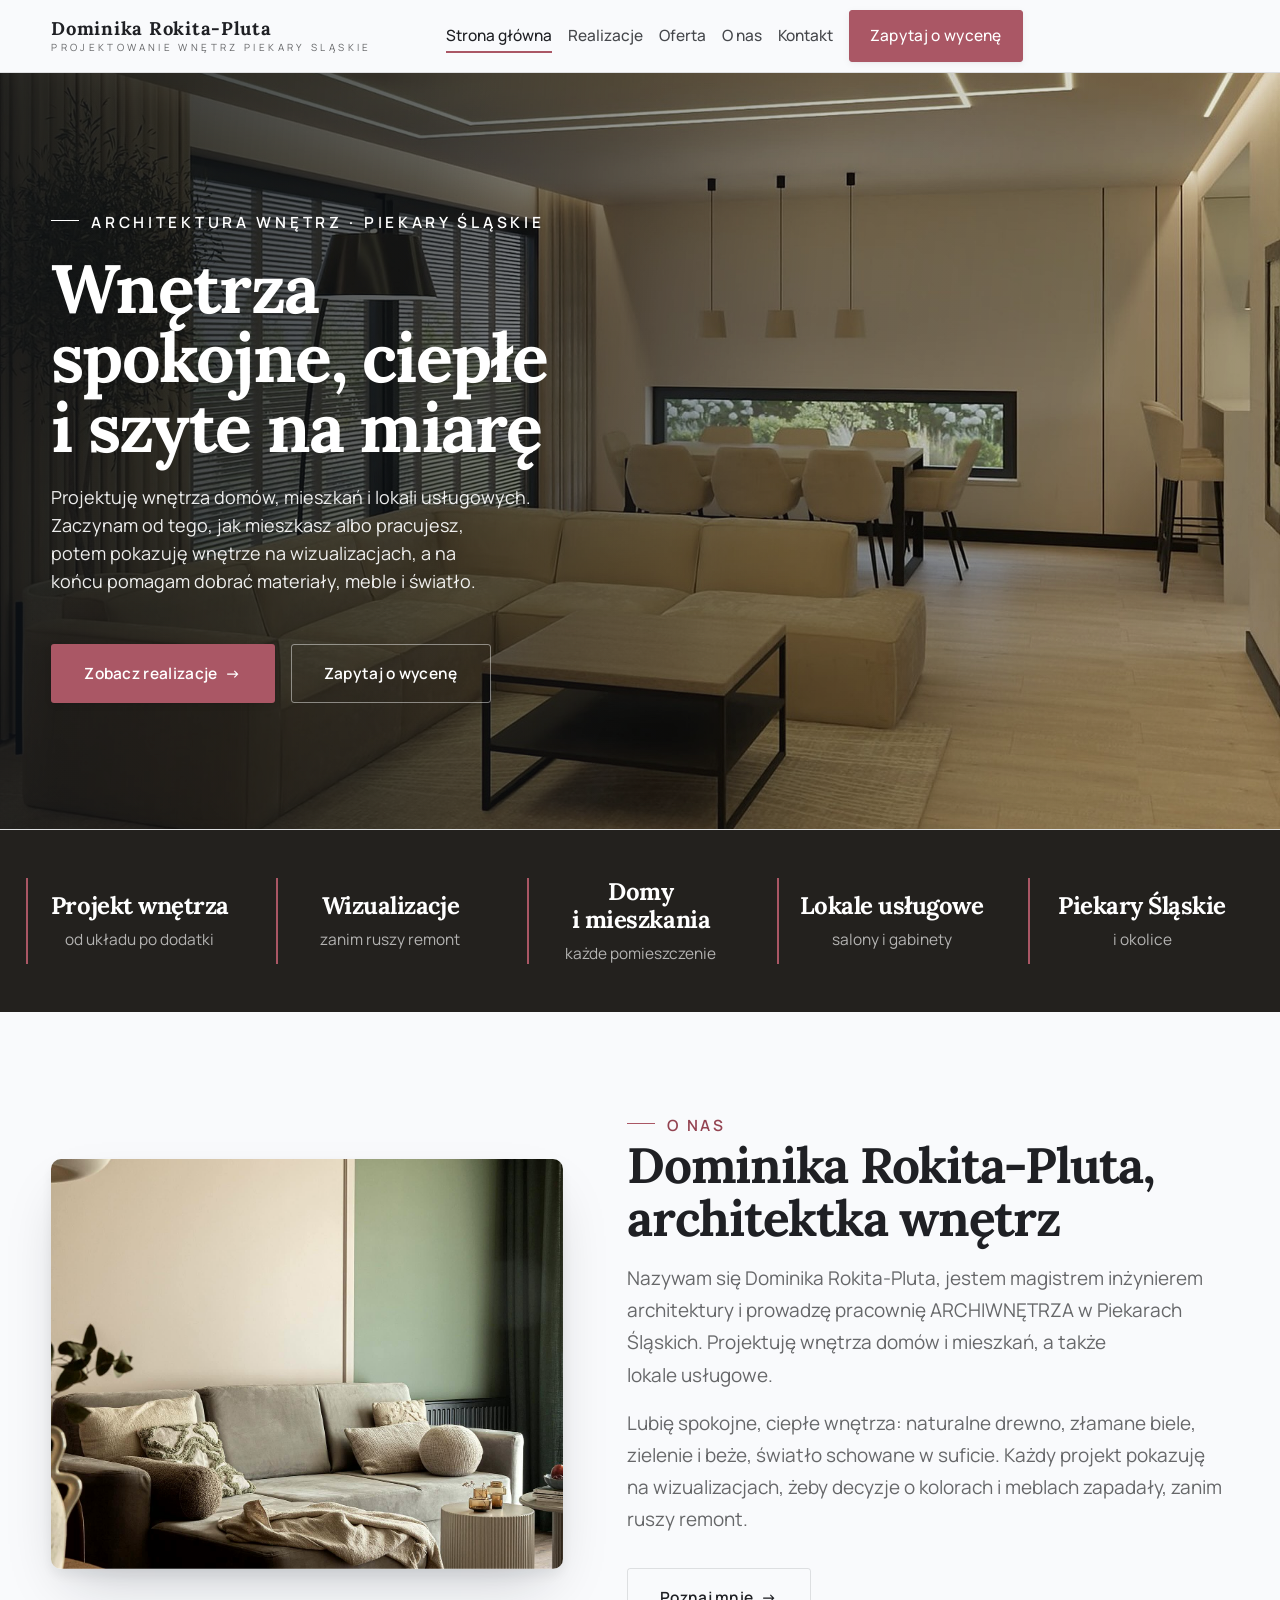
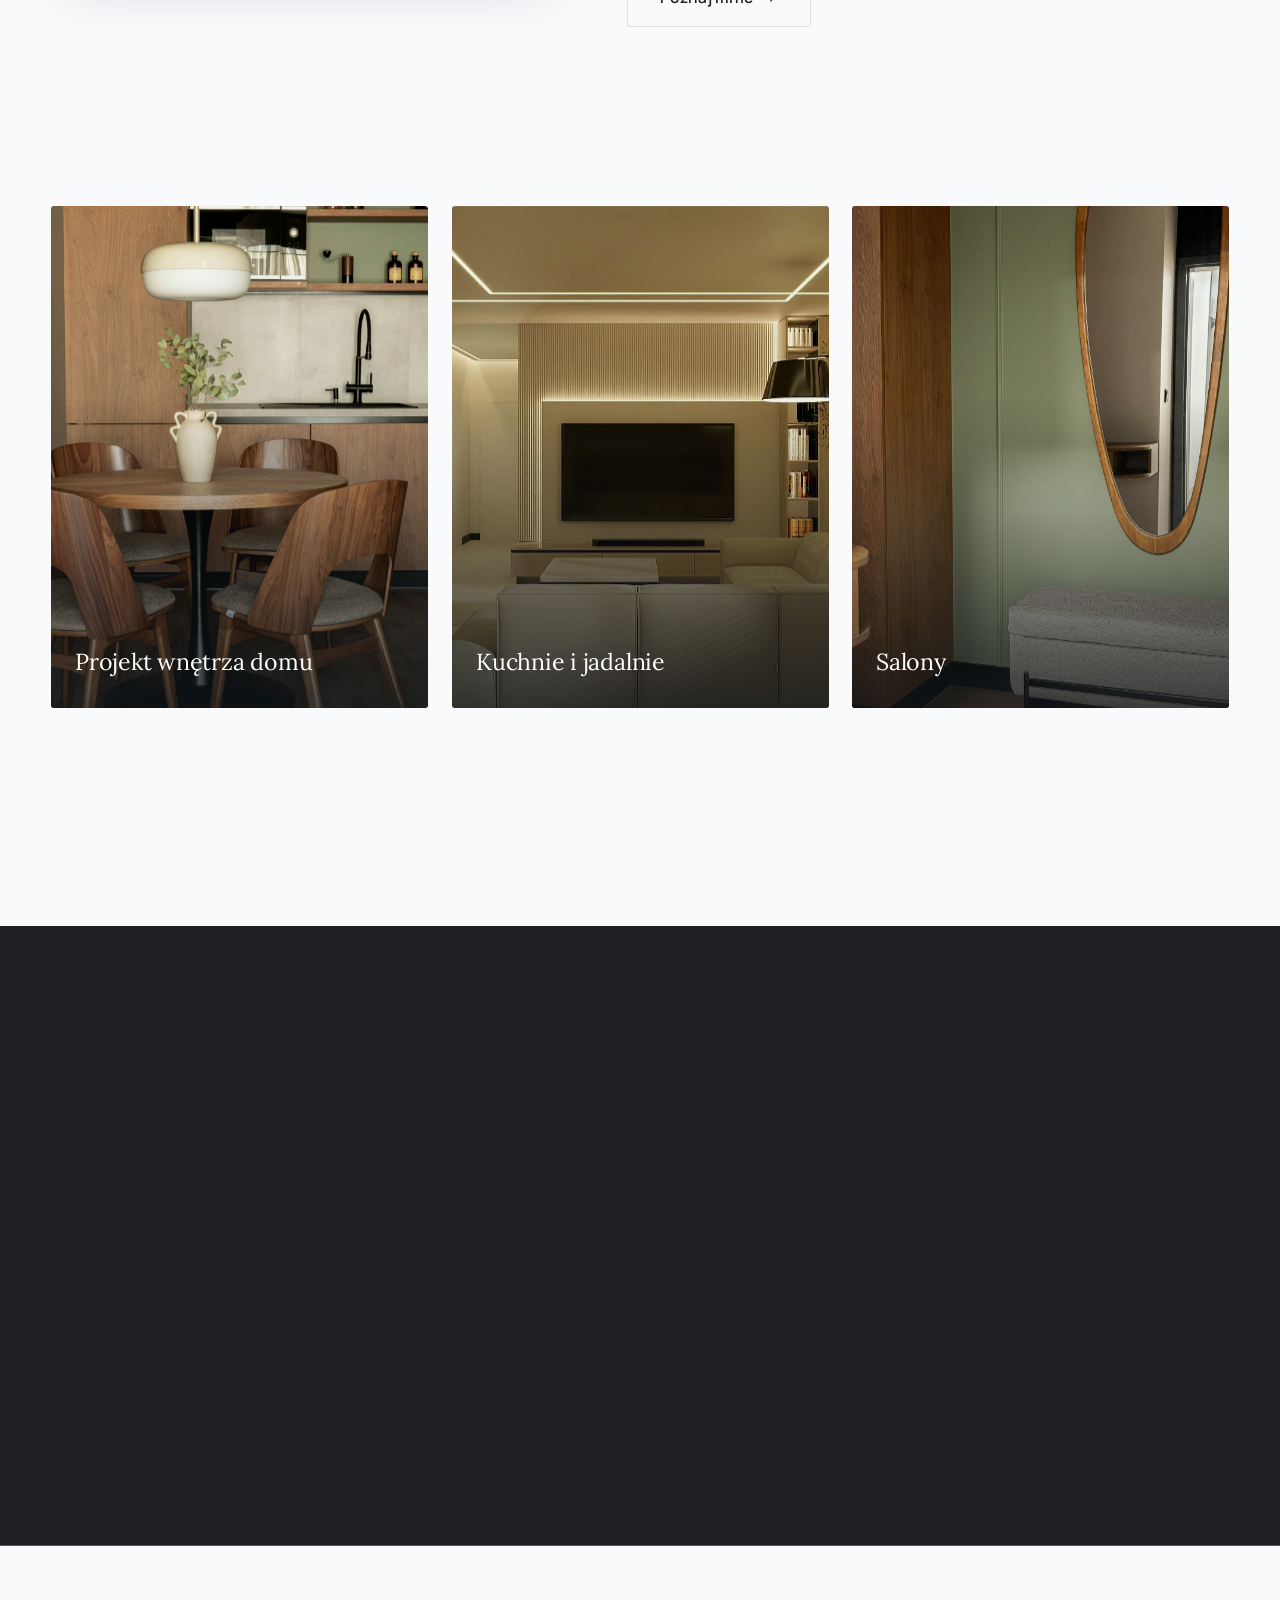
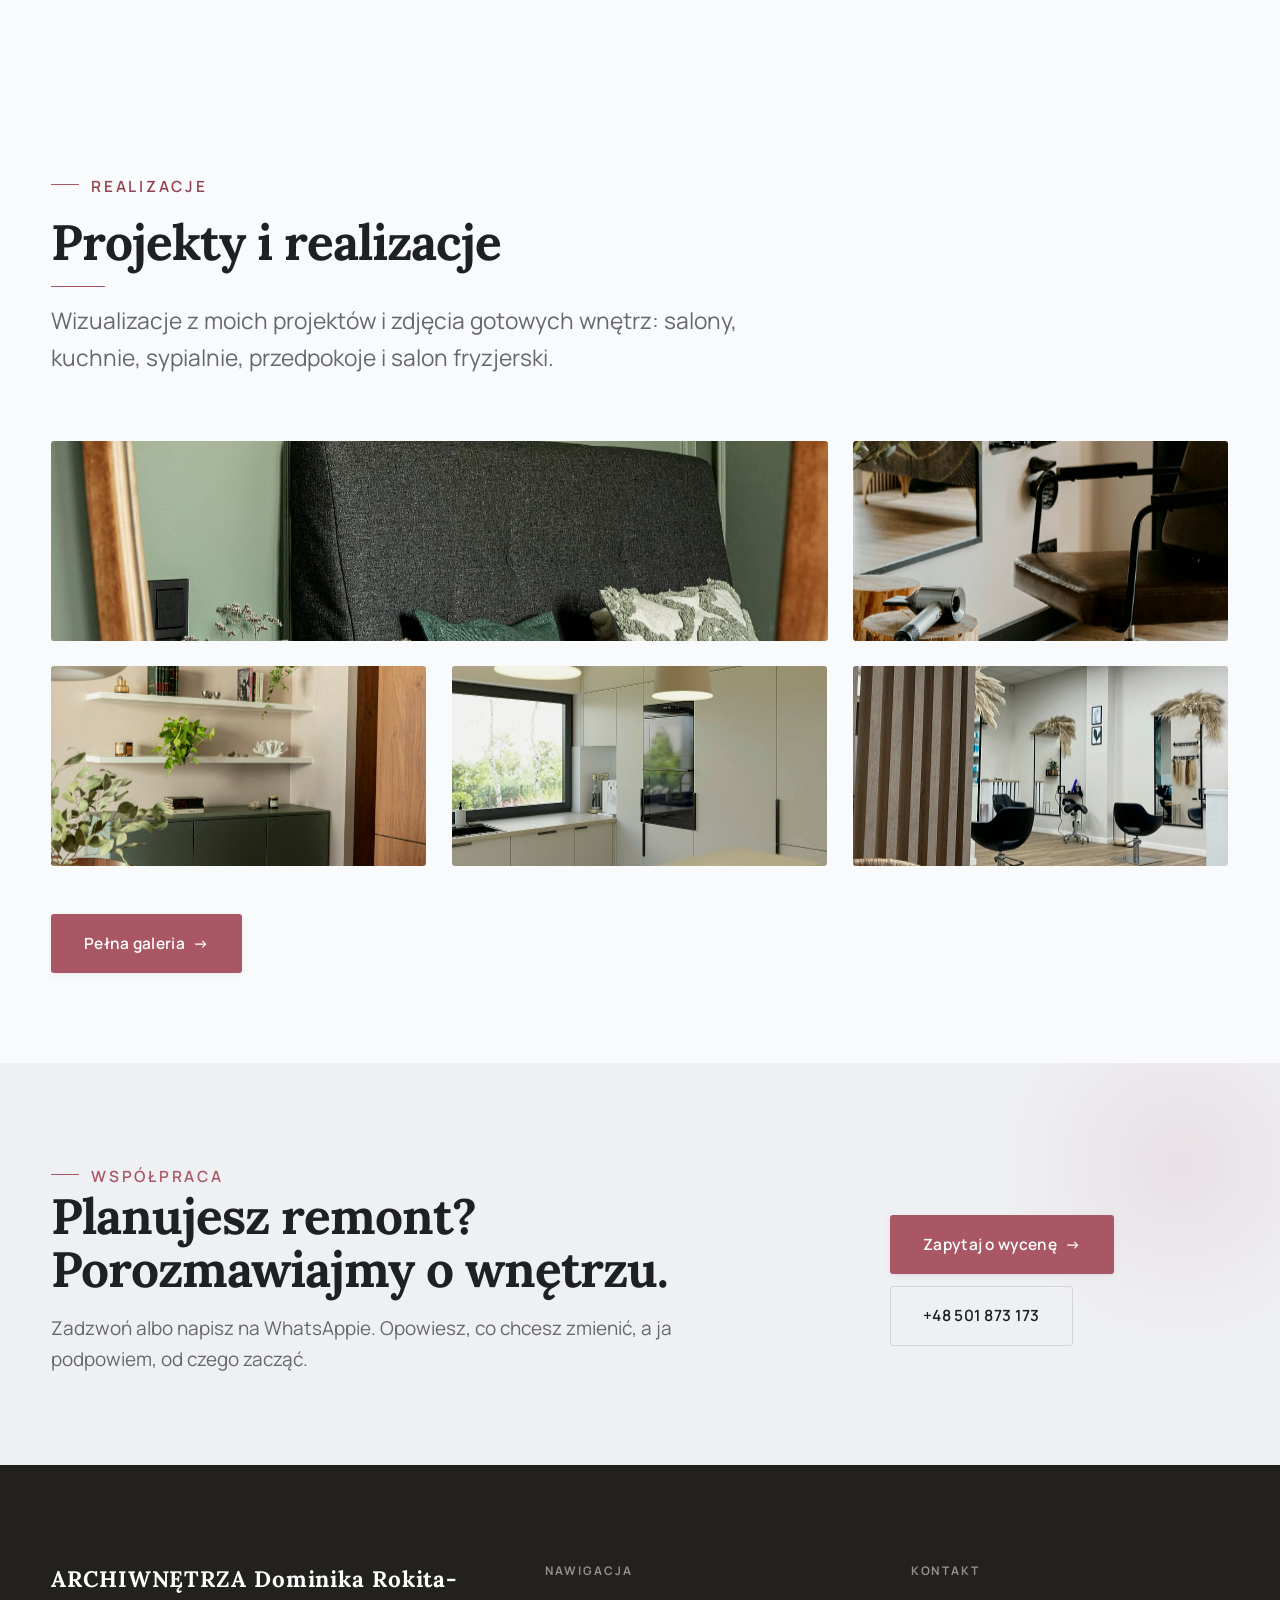
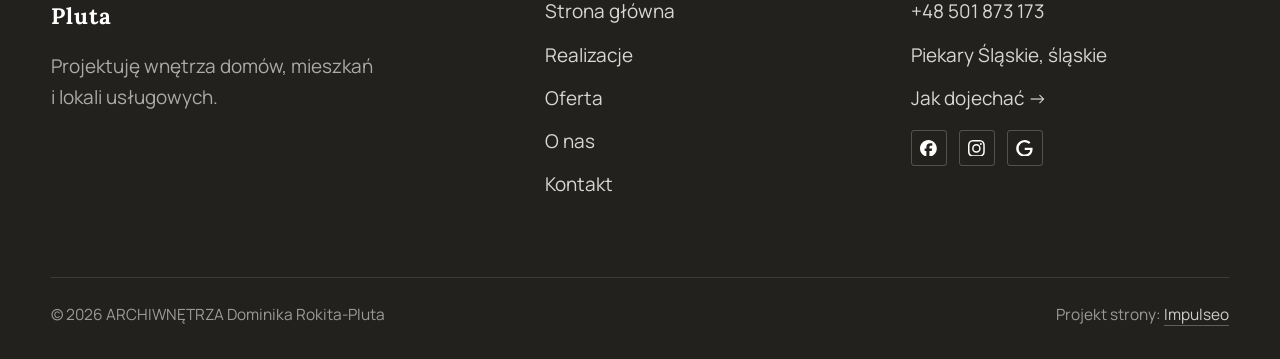
==== index.html @ 7149943f "Strona demo: archiwnetrza-dominika-rokita-pluta" ====
<!DOCTYPE html>
<html lang="pl">
<head>
<meta charset="UTF-8">
<meta name="viewport" content="width=device-width, initial-scale=1.0">
<title>ARCHIWNĘTRZA Dominika Rokita-Pluta - Architektura i projektowanie wnętrz · Piekary Śląskie</title>
<meta name="description" content="ARCHIWNĘTRZA Dominika Rokita-Pluta - projekty wnętrz domów, mieszkań i lokali usługowych w Piekarach Śląskich i okolicach. Wizualizacje, dobór materiałów i mebli. Telefon 501 873 173.">
<link rel="canonical" href="https://kris20032.github.io/archiwnetrza-dominika-rokita-pluta/">
<meta name="robots" content="noindex, nofollow">
<meta property="og:type" content="website">
<meta property="og:locale" content="pl_PL">
<meta property="og:site_name" content="ARCHIWNĘTRZA Dominika Rokita-Pluta">
<meta property="og:title" content="ARCHIWNĘTRZA Dominika Rokita-Pluta - Architektura i projektowanie wnętrz · Piekary Śląskie">
<meta property="og:description" content="ARCHIWNĘTRZA Dominika Rokita-Pluta - projekty wnętrz domów, mieszkań i lokali usługowych w Piekarach Śląskich i okolicach. Wizualizacje, dobór materiałów i mebli. Telefon 501 873 173.">
<meta property="og:url" content="https://kris20032.github.io/archiwnetrza-dominika-rokita-pluta/">
<meta property="og:image" content="https://kris20032.github.io/archiwnetrza-dominika-rokita-pluta/img/og.jpg">
<meta property="og:image:width" content="1200">
<meta property="og:image:height" content="630">
<meta name="twitter:card" content="summary_large_image">
<script type="application/ld+json">{"@context": "https://schema.org", "@type": "LocalBusiness", "name": "ARCHIWNĘTRZA Dominika Rokita-Pluta", "url": "https://kris20032.github.io/archiwnetrza-dominika-rokita-pluta/", "telephone": "+48501873173", "image": "https://kris20032.github.io/archiwnetrza-dominika-rokita-pluta/img/og.jpg", "areaServed": "Piekary Śląskie", "sameAs": ["https://www.facebook.com/archiwnetrzadominikarokitapluta/", "https://www.instagram.com/archiwnetrza_dominika_rp/", "https://www.google.com/maps/place/ARCHIWN%C4%98TRZA+Dominika+Rokita-Pluta/@50.3450368,19.0076202,17z/data=!4m6!3m5!1s0x685f4c17124b7d39:0x16e6419e9042452b!8m2!3d50.3450368!4d19.0076202"]}</script>
<link rel="preconnect" href="https://fonts.googleapis.com">
<link rel="preconnect" href="https://fonts.gstatic.com" crossorigin>
<link href="https://fonts.googleapis.com/css2?family=Lora:wght@500;600;700&family=Manrope:wght@400;500;600&display=swap" rel="stylesheet">
<link rel="stylesheet" href="assets/styles.css?v=d712d87c">
</head>
<body>

<header class="nav">
  <div class="wrap nav-inner">
    <a class="brand" href="index.html"><span class="name">Dominika Rokita-Pluta</span><span class="sub">Projektowanie wnętrz Piekary Śląskie</span></a>
    <nav class="nav-links">
      <a href="index.html" class="active" aria-current="page">Strona główna</a>
      <a href="realizacje.html">Realizacje</a>
      <a href="oferta.html">Oferta</a>
      <a href="o-nas.html">O nas</a>
      <a href="kontakt.html">Kontakt</a>
      <a href="kontakt.html" class="btn btn-accent">Zapytaj o wycenę</a>
    </nav>
    <button class="nav-toggle" aria-label="Menu"><span></span><span></span><span></span></button>
  </div>
</header>

<main>
<section class="hero-cine">
  <img src="img/hero.jpg" fetchpriority="high" alt="ARCHIWNĘTRZA Dominika Rokita-Pluta - Wnętrza spokojne, ciepłe i szyte na miarę" width="1202" height="936">
  <div class="wrap">
    <div class="hero-copy">
      <span class="eyebrow">Architektura wnętrz · Piekary Śląskie</span>
      <h1>Wnętrza spokojne, ciepłe i szyte na miarę</h1>
      <p class="lead">Projektuję wnętrza domów, mieszkań i lokali usługowych. Zaczynam od tego, jak mieszkasz albo pracujesz, potem pokazuję wnętrze na wizualizacjach, a na końcu pomagam dobrać materiały, meble i światło.</p>
      <div class="hero-actions">
        <a href="realizacje.html" class="btn btn-accent">Zobacz realizacje <span class="arr">→</span></a>
        <a href="kontakt.html" class="btn btn-ghost btn-on-dark">Zapytaj o wycenę</a>
      </div>
    </div>
  </div>
</section>
<section class="strip n-5" style="padding-block:0">
  <div class="wrap">
    <div class="item reveal"><div class="k">Projekt wnętrza</div><div class="v">od układu po dodatki</div></div>
    <div class="item reveal"><div class="k">Wizualizacje</div><div class="v">zanim ruszy remont</div></div>
    <div class="item reveal"><div class="k">Domy i mieszkania</div><div class="v">każde pomieszczenie</div></div>
    <div class="item reveal"><div class="k">Lokale usługowe</div><div class="v">salony i gabinety</div></div>
    <div class="item reveal"><div class="k">Piekary Śląskie</div><div class="v">i okolice</div></div>
  </div>
</section>
<section>
  <div class="wrap split">
    <div class="split-art reveal"><img src="img/g1.jpg" alt="ARCHIWNĘTRZA Dominika Rokita-Pluta - realizacja" loading="lazy" width="1440" height="1920" decoding="async"></div>
    <div class="split-copy reveal">
      <span class="eyebrow">O nas</span>
      <h2>Dominika Rokita-Pluta, architektka wnętrz</h2>
      <p class="muted">Nazywam się Dominika Rokita-Pluta, jestem magistrem inżynierem architektury i prowadzę pracownię ARCHIWNĘTRZA w Piekarach Śląskich. Projektuję wnętrza domów i mieszkań, a także lokale usługowe.</p>
      <p class="muted">Lubię spokojne, ciepłe wnętrza: naturalne drewno, złamane biele, zielenie i beże, światło schowane w suficie. Każdy projekt pokazuję na wizualizacjach, żeby decyzje o kolorach i meblach zapadały, zanim ruszy remont.</p>
      <a href="o-nas.html" class="btn btn-ghost">Poznaj mnie <span class="arr">→</span></a>
    </div>
  </div>
</section>
<section class="gateways-band">
  <div class="wrap">
    <div class="gateways">
      <a href="oferta.html" class="gateway reveal"><img src="img/g2.jpg" alt="Projekt wnętrza domu" loading="lazy" width="1400" height="1896" decoding="async"><span class="g-ttl">Projekt wnętrza domu</span></a>
      <a href="oferta.html" class="gateway reveal"><img src="img/g3.jpg" alt="Kuchnie i jadalnie" loading="lazy" width="1278" height="1022" decoding="async"><span class="g-ttl">Kuchnie i jadalnie</span></a>
      <a href="oferta.html" class="gateway reveal"><img src="img/g4.jpg" alt="Salony" loading="lazy" width="1440" height="1920" decoding="async"><span class="g-ttl">Salony</span></a>
    </div>
  </div>
</section>
<section class="stopklatka" aria-hidden="true">
  <div class="stk-bg" style="background-image:url(img/g13.jpg)"></div>
</section>
<section>
  <div class="wrap">
    <div class="head reveal">
      <span class="eyebrow">Realizacje</span>
      <h2>Projekty i realizacje</h2>
      <p>Wizualizacje z moich projektów i zdjęcia gotowych wnętrz: salony, kuchnie, sypialnie, przedpokoje i salon fryzjerski.</p>
    </div>
    <div class="gallery">
      <div class="tile t-two3 reveal"><img src="img/g5.jpg" alt="ARCHIWNĘTRZA Dominika Rokita-Pluta" loading="lazy" width="1440" height="1920" decoding="async"></div>
      <div class="tile t-third reveal"><img src="img/g6.jpg" alt="ARCHIWNĘTRZA Dominika Rokita-Pluta" loading="lazy" width="1066" height="1421" decoding="async"></div>
      <div class="tile t-third reveal"><img src="img/g7.jpg" alt="ARCHIWNĘTRZA Dominika Rokita-Pluta" loading="lazy" width="1376" height="1878" decoding="async"></div>
      <div class="tile t-third reveal"><img src="img/g8.jpg" alt="ARCHIWNĘTRZA Dominika Rokita-Pluta" loading="lazy" width="750" height="925" decoding="async"></div>
      <div class="tile t-third reveal"><img src="img/g9.jpg" alt="ARCHIWNĘTRZA Dominika Rokita-Pluta" loading="lazy" width="750" height="1000" decoding="async"></div>
    </div>
    <div style="margin-top:var(--space-7)" class="reveal"><a href="realizacje.html" class="btn btn-accent">Pełna galeria <span class="arr">→</span></a></div>
  </div>
</section>
<section class="cta">
  <div class="wrap">
    <div class="reveal">
      <span class="eyebrow">Współpraca</span>
      <h2>Planujesz remont? Porozmawiajmy o wnętrzu.</h2>
      <p>Zadzwoń albo napisz na WhatsAppie. Opowiesz, co chcesz zmienić, a ja podpowiem, od czego zacząć.</p>
    </div>
    <div class="cta-actions reveal">
      <a href="kontakt.html" class="btn btn-light">Zapytaj o wycenę <span class="arr">→</span></a>
      <a href="tel:+48501873173" class="btn btn-ghost btn-ghost-cta">+48 501 873 173</a>
    </div>
  </div>
</section>
</main>

<footer>
  <div class="wrap">
    <div class="foot-grid">
      <div class="foot-brand">
        <div class="name">ARCHIWNĘTRZA Dominika Rokita-Pluta</div>
        <p>Projektuję wnętrza domów, mieszkań i lokali usługowych.</p>
      </div>
      <div class="foot-col">
        <h4>Nawigacja</h4>
        <a href="index.html">Strona główna</a>
        <a href="realizacje.html">Realizacje</a>
        <a href="oferta.html">Oferta</a>
        <a href="o-nas.html">O nas</a>
        <a href="kontakt.html">Kontakt</a>
      </div>
      <div class="foot-col">
        <h4>Kontakt</h4>
        <a href="tel:+48501873173">+48 501 873 173</a>
        <p>Piekary Śląskie, śląskie</p>
        <a href="https://www.google.com/maps/place/ARCHIWN%C4%98TRZA+Dominika+Rokita-Pluta/@50.3450368,19.0076202,17z/data=!4m6!3m5!1s0x685f4c17124b7d39:0x16e6419e9042452b!8m2!3d50.3450368!4d19.0076202" target="_blank" rel="noopener">Jak dojechać →</a>
      <div class="foot-soc">
        <a class="soc" href="https://www.facebook.com/archiwnetrzadominikarokitapluta/" target="_blank" rel="noopener" aria-label="Facebook - ARCHIWNĘTRZA Dominika Rokita-Pluta"><svg viewBox="0 0 24 24" aria-hidden="true" focusable="false"><path d="M9.101 23.691v-7.98H6.627v-3.667h2.474v-1.58c0-4.085 1.848-5.978 5.858-5.978.401 0 .955.042 1.468.103a8.68 8.68 0 0 1 1.141.195v3.325a8.623 8.623 0 0 0-.653-.036 26.805 26.805 0 0 0-.733-.009c-.707 0-1.259.096-1.675.309a1.686 1.686 0 0 0-.679.622c-.258.42-.374.995-.374 1.752v1.297h3.919l-.386 2.103-.287 1.564h-3.246v8.245C19.396 23.238 24 18.179 24 12.044c0-6.627-5.373-12-12-12s-12 5.373-12 12c0 5.628 3.874 10.35 9.101 11.647Z" fill="currentColor"/></svg></a>
        <a class="soc" href="https://www.instagram.com/archiwnetrza_dominika_rp/" target="_blank" rel="noopener" aria-label="Instagram - ARCHIWNĘTRZA Dominika Rokita-Pluta"><svg viewBox="0 0 24 24" aria-hidden="true" focusable="false"><path d="M7.0301.084c-1.2768.0602-2.1487.264-2.911.5634-.7888.3075-1.4575.72-2.1228 1.3877-.6652.6677-1.075 1.3368-1.3802 2.127-.2954.7638-.4956 1.6365-.552 2.914-.0564 1.2775-.0689 1.6882-.0626 4.947.0062 3.2586.0206 3.6671.0825 4.9473.061 1.2765.264 2.1482.5635 2.9107.308.7889.72 1.4573 1.388 2.1228.6679.6655 1.3365 1.0743 2.1285 1.38.7632.295 1.6361.4961 2.9134.552 1.2773.056 1.6884.069 4.9462.0627 3.2578-.0062 3.668-.0207 4.9478-.0814 1.28-.0607 2.147-.2652 2.9098-.5633.7889-.3086 1.4578-.72 2.1228-1.3881.665-.6682 1.0745-1.3378 1.3795-2.1284.2957-.7632.4966-1.636.552-2.9124.056-1.2809.0692-1.6898.063-4.948-.0063-3.2583-.021-3.6668-.0817-4.9465-.0607-1.2797-.264-2.1487-.5633-2.9117-.3084-.7889-.72-1.4568-1.3876-2.1228C21.2982 1.33 20.628.9208 19.8378.6165 19.074.321 18.2017.1197 16.9244.0645 15.6471.0093 15.236-.005 11.977.0014 8.718.0076 8.31.0215 7.0301.0839m.1402 21.6932c-1.17-.0509-1.8053-.2453-2.2287-.408-.5606-.216-.96-.4771-1.3819-.895-.422-.4178-.6811-.8186-.9-1.378-.1644-.4234-.3624-1.058-.4171-2.228-.0595-1.2645-.072-1.6442-.079-4.848-.007-3.2037.0053-3.583.0607-4.848.05-1.169.2456-1.805.408-2.2282.216-.5613.4762-.96.895-1.3816.4188-.4217.8184-.6814 1.3783-.9003.423-.1651 1.0575-.3614 2.227-.4171 1.2655-.06 1.6447-.072 4.848-.079 3.2033-.007 3.5835.005 4.8495.0608 1.169.0508 1.8053.2445 2.228.408.5608.216.96.4754 1.3816.895.4217.4194.6816.8176.9005 1.3787.1653.4217.3617 1.056.4169 2.2263.0602 1.2655.0739 1.645.0796 4.848.0058 3.203-.0055 3.5834-.061 4.848-.051 1.17-.245 1.8055-.408 2.2294-.216.5604-.4763.96-.8954 1.3814-.419.4215-.8181.6811-1.3783.9-.4224.1649-1.0577.3617-2.2262.4174-1.2656.0595-1.6448.072-4.8493.079-3.2045.007-3.5825-.006-4.848-.0608M16.953 5.5864A1.44 1.44 0 1 0 18.39 4.144a1.44 1.44 0 0 0-1.437 1.4424M5.8385 12.012c.0067 3.4032 2.7706 6.1557 6.173 6.1493 3.4026-.0065 6.157-2.7701 6.1506-6.1733-.0065-3.4032-2.771-6.1565-6.174-6.1498-3.403.0067-6.156 2.771-6.1496 6.1738M8 12.0077a4 4 0 1 1 4.008 3.9921A3.9996 3.9996 0 0 1 8 12.0077" fill="currentColor"/></svg></a>
        <a class="soc" href="https://www.google.com/maps/place/ARCHIWN%C4%98TRZA+Dominika+Rokita-Pluta/@50.3450368,19.0076202,17z/data=!4m6!3m5!1s0x685f4c17124b7d39:0x16e6419e9042452b!8m2!3d50.3450368!4d19.0076202" target="_blank" rel="noopener" aria-label="Google - ARCHIWNĘTRZA Dominika Rokita-Pluta"><svg viewBox="0 0 24 24" aria-hidden="true" focusable="false"><path d="M12.48 10.92v3.28h7.84c-.24 1.84-.853 3.187-1.787 4.133-1.147 1.147-2.933 2.4-6.053 2.4-4.827 0-8.6-3.893-8.6-8.72s3.773-8.72 8.6-8.72c2.6 0 4.507 1.027 5.907 2.347l2.307-2.307C18.747 1.44 16.133 0 12.48 0 5.867 0 .307 5.387.307 12s5.56 12 12.173 12c3.573 0 6.267-1.173 8.373-3.36 2.16-2.16 2.84-5.213 2.84-7.667 0-.76-.053-1.467-.173-2.053H12.48z" fill="currentColor"/></svg></a>
      </div>
      </div>
    </div>
    <div class="foot-bot">
      <span>© 2026 ARCHIWNĘTRZA Dominika Rokita-Pluta</span>
      <span>Projekt strony: <a class="foot-credit" href="https://impulseo.pl" target="_blank" rel="noopener">Impulseo</a></span>
    </div>
  </div>
</footer>
<div class="sticky-reserve"><a class="sr-book" href="kontakt.html">Zapytaj o wycenę</a><a class="sr-call" href="tel:+48501873173" aria-label="Zadzwoń"><svg class="ico-tel" width="16" height="16" viewBox="0 0 24 24" fill="none" aria-hidden="true"><path d="M6.6 10.8a15.5 15.5 0 0 0 6.6 6.6l2.2-2.2a1 1 0 0 1 1-.24 11.4 11.4 0 0 0 3.6.58 1 1 0 0 1 1 1V20a1 1 0 0 1-1 1A17 17 0 0 1 3 4a1 1 0 0 1 1-1h3.5a1 1 0 0 1 1 1c0 1.25.2 2.46.58 3.6a1 1 0 0 1-.25 1l-2.23 2.2Z" fill="currentColor"/></svg></a></div>
<div class="demo-wazne" data-do="2026-10-25" data-cykl="3" hidden><svg class="dw-ico" width="13" height="13" viewBox="0 0 24 24" fill="none" aria-hidden="true"><circle cx="12" cy="12" r="8.6" stroke="currentColor" stroke-width="1.8"/><path d="M12 7.2V12l3.3 2" stroke="currentColor" stroke-width="1.8" stroke-linecap="round"/></svg><span class="dw-txt"></span></div>

<script src="assets/main.js"></script>
</body>
</html>
---- assets/styles.css ----
/* ============================================================
   STOLBASZ — premium, architektoniczny B2B fit-out
   Jasna paleta, zero brązu. System wg premium-web-craft.
   Projekt strony: Impulseo (impulseo.pl)
   ============================================================ */

:root{
  /* PALETA — jasna, architektoniczna, chłodna */
  --paper:#F3F1EC;          /* główne tło */
  --paper-2:#E6E3DB;        /* sekcje alternatywne (chłodny jasny szary) */
  --paper-3:#E6E3DB;        /* delikatne wypełnienia */
  --ink:#23211E;            /* tekst główny — chłodny grafit */
  --ink-soft:#43403A;       /* nagłówki drugorzędne */
  --muted:#87837A;          /* tekst poboczny */
  --line:rgba(35,33,30,.12);/* hairline */
  --accent:#8A6B3C;         /* stonowany petrol-slate — jedyny akcent */
  --accent-d:#6E5430;
  --accent-soft:rgba(138,107,60,.10);
  --dark:#23211E;           /* sekcje ciemne (stopka/CTA) */

  /* HOVER ZDJĘĆ — JEDEN standard dla całego silnika (decyzja K. 04.08.2026, artefakt z wariantami).
     AKTUALNE (K.+Szymon 09.08.2026, wybór z artefaktu 6 wariantów): zoom 1.05 przy 1.4s -
     przy tak długim czasie mocniejszy kadr NIE skacze, tylko „oddycha". Poprzedni standard
     (1.02 / .55s z 04.08) odbierany jako dynamiczny i szybki.
     Spoczynek lekko przygaszony, ale TYLKO tam, gdzie jest mysz (@media hover:hover) —
     na telefonie zdjęcia zostają w pełnej jasności. */
  --img-zoom:1.05;                   /* K.+Szymon 09.08: wariant F z artefaktu porównawczego */
  --img-rest:brightness(.95) saturate(.99);
  --img-hot:brightness(1.06) saturate(1.05);
  --img-dur:1.4s;                    /* K.+Szymon 09.08 (wariant F): powoli = elegancko */
  --img-ease:cubic-bezier(.16,.84,.44,1);  /* miękki ogon, efekt „oddychania" */

  /* ODSTĘPY — skala 4/8 */
  --space-1:4px; --space-2:8px; --space-3:12px; --space-4:16px; --space-5:24px;
  --space-6:32px; --space-7:48px; --space-8:64px; --space-9:96px; --space-10:128px;

  /* TYPOGRAFIA — fluid clamp() (skala podbita 16.07.2026: większe, czytelniejsze litery — uwaga Adama) */
  --text-sm:clamp(.9rem,.87rem + .12vw,1rem);
  --text-base:clamp(1.08rem,1.04rem + .18vw,1.2rem);
  --text-lg:clamp(1.24rem,1.15rem + .34vw,1.44rem);
  --text-h3:clamp(1.34rem,1.22rem + .55vw,1.66rem);
  --text-h2:clamp(2.1rem,1.66rem + 2.1vw,3.1rem);
  --text-h1:clamp(2.9rem,2.1rem + 4vw,5.1rem);

  /* PROMIENIE — architektoniczne, raczej ostre */
  --r-sm:3px; --r-md:6px; --r-lg:10px;

  /* RUCH */
  --ease:cubic-bezier(.25,.46,.45,.94); --dur:.24s;

  /* CIENIE — miękkie, warstwowe */
  --sh-sm:0 1px 2px rgba(16,24,32,.04), 0 2px 8px rgba(16,24,32,.05);
  --sh-md:0 2px 6px rgba(16,24,32,.05), 0 12px 28px -8px rgba(16,24,32,.12);
  --sh-lg:0 6px 14px rgba(16,24,32,.07), 0 26px 56px -18px rgba(16,24,32,.22);

  --hairline:1px solid var(--line);

  --font-display:'Lora',serif;
  --font-body:'Manrope',sans-serif;
}

*{box-sizing:border-box;margin:0;padding:0}
html{scroll-behavior:smooth}
body{
  font-family:var(--font-body);
  font-size:var(--text-base);
  line-height:1.65;
  color:var(--ink);
  background:var(--paper);
  -webkit-font-smoothing:antialiased;
  text-rendering:optimizeLegibility;
}
img{max-width:100%;height:auto;display:block}  /* height:auto = width/height z atrybutów trzyma proporcje (TOP#12) */
a{color:inherit;text-decoration:none}

.wrap{width:min(92%,1180px);margin-inline:auto}
section{padding-block:clamp(52px,6.5vw,96px)}

h1,h2,h3{font-family:var(--font-display);font-weight:700;line-height:1.08;letter-spacing:-.02em;color:var(--ink)}
h1{font-size:var(--text-h1);letter-spacing:-.035em}
h2{font-size:var(--text-h2);letter-spacing:-.025em}
h3{font-size:var(--text-h3)}
/* MIARA — długość wiersza. WCAG 2.2 SC 1.4.8: max 80 znaków; Butterick: 45–90.
   68ch daje realnie 72–78 znaków polskiego tekstu, czyli z zapasem pod granicą.
   Wcześniej limit miał TYLKO <p> — <li>, <blockquote> i <dd> nie miały żadnego,
   i to jedyny powód, dla którego 23 bloki na dwóch oddanych stronach jadą po
   83–106 znaków w wierszu (pomiar 07.08.2026, bramka `miara`).
   ⚠️ Listy i definicje ograniczamy TYLKO bez klasy: `ul`/`ol` z klasą to u nas
   układ (siatki kafli, menu), a nie tekst ciągły — tam miarę wyznacza układ. */
/* 60ch, nie 68ch (K. 10.08): po zmianie fontów na węższe kroje (DM Sans i spółka)
   w 68ch mieściło się ~90 znaków - bramka pikselowa słusznie zgłaszała przekroczenie
   granicy 80. Pomiar na żywej przeglądarce: 60ch = 90 znaków, 53ch = ~78 znaków, czyli normę WCAG 1.4.8. */
:root{ --miara:53ch }
p{max-width:min(100%,var(--miara))}
blockquote,
ul:not([class])>li, ol:not([class])>li,
dl:not([class])>dd{max-width:min(100%,var(--miara))}

/* ⚠️ Świadomie BEZ wyjątku `.tile p,.card p,.svc p{max-width:none}`, choć nasuwa się sam:
   te akapity BYŁY już ograniczone (stare `p{max-width:65ch}`), więc „wyjątek" nie odblokowałby
   niczego nowego — tylko ROZLUŹNIŁ stan sprzed zmiany na wszystkich demach naraz.
   `figcaption` żadna z reguł wyżej nie dotyczy, więc też nie potrzebuje zwolnienia. */

/* ŁAMANIE. `balance` wyrównuje długości wierszy w nagłówku, `pretty` pilnuje ostatniego
   wiersza akapitu, żeby nie został w nim jeden wyraz. Obsługiwane od Chrome 117 /
   Safari 17.5; starsze przeglądarki po prostu ignorują tę własność.
   `text-wrap:pretty` nie występowało dotąd ANI RAZ w silniku ani w repo klientów. */
h1,h2,h3,.lead,.lede{text-wrap:balance}
p,li,blockquote,dd{text-wrap:pretty}

.eyebrow{
  font-family:var(--font-body);
  font-size:var(--text-sm);
  font-weight:600;
  letter-spacing:.18em;
  text-transform:uppercase;
  color:var(--accent);
  display:inline-flex;align-items:center;gap:var(--space-3);
}
/* flex:none + margin-top = kreska trzyma się PIERWSZEJ linii. Wcześniej align-items:center
   centrowało ją względem całego bloku i przy zawinięciu (długi kicker typu
   „…WNĘTRZ · LESZNO · OD 2019") druga linia lądowała z brzydkim wcięciem. */
.eyebrow{align-items:flex-start}
.eyebrow>*,.eyebrow{text-wrap:balance}   /* dlugi kicker lamal sie na sierote typu samo „2019" w drugiej linii */
.eyebrow::before{content:"";width:28px;height:1px;background:var(--accent);display:inline-block;flex:none;margin-top:.62em}

.muted{color:var(--muted)}
.lead{font-size:var(--text-lg);line-height:1.55;color:var(--ink-soft);max-width:50ch}

/* ---------- BUTTONS ---------- */
.btn{
  display:inline-flex;align-items:center;gap:var(--space-2);
  font-weight:600;font-size:var(--text-sm);letter-spacing:.02em;
  padding:var(--space-4) var(--space-6);
  border-radius:var(--r-sm);
  transition:transform var(--dur) var(--ease),box-shadow var(--dur) var(--ease),background var(--dur) var(--ease);
  cursor:pointer;border:1px solid transparent;
}
.btn-accent{background:var(--accent);color:#fff;box-shadow:var(--sh-sm)}
.btn-accent:hover{background:var(--accent-d);transform:translateY(-2px);box-shadow:var(--sh-md)}
.btn-accent:active{transform:translateY(0);box-shadow:var(--sh-sm)}
.btn-ghost{background:transparent;color:var(--ink);border-color:var(--line)}
.btn-ghost:hover{border-color:var(--accent);color:var(--accent);transform:translateY(-2px)}
.btn-light{background:#fff;color:var(--ink);box-shadow:var(--sh-sm)}
.btn-light:hover{transform:translateY(-2px);box-shadow:var(--sh-md)}
.btn .arr{transition:transform var(--dur) var(--ease)}
.btn:hover .arr{transform:translateX(4px)}

/* ---------- NAV ---------- */
.nav{
  position:sticky;top:0;z-index:50;
  background:color-mix(in srgb,var(--paper) 88%,transparent);
  backdrop-filter:saturate(140%) blur(10px);
  border-bottom:var(--hairline);
}
.nav-inner{display:flex;align-items:center;justify-content:space-between;gap:var(--space-5);height:72px}
/* ANTY-NACHODZENIE (K. 05.08.2026): długa nazwa firmy + przycisk z pełnym numerem nie mieściły się w pasku
   i flex ściskał linki PONIŻEJ ich treści - "Kontakt" wchodził na ramkę "Zadzwoń +48 ...". Teraz ustępuje
   nazwa marki (skrót wielokropkiem), a menu i przycisk nigdy się nie kurczą ani nie zachodzą na siebie. */
.brand{display:flex;flex-direction:column;line-height:1;min-width:0;flex:0 1 auto}
.brand .name{font-family:var(--font-display);font-weight:800;font-size:1.35rem;letter-spacing:.04em;white-space:nowrap;overflow:hidden;text-overflow:ellipsis}
.brand .sub{font-size:.62rem;letter-spacing:.34em;text-transform:uppercase;color:var(--muted);margin-top:5px;white-space:nowrap;overflow:hidden;text-overflow:ellipsis}
.nav-links{display:flex;align-items:center;gap:var(--space-6);flex:0 0 auto}
.nav-links a{font-size:var(--text-sm);font-weight:500;color:var(--ink-soft);position:relative;padding-block:4px;white-space:nowrap;transition:color var(--dur) var(--ease)}
.nav-links a::after{content:"";position:absolute;left:0;bottom:0;width:0;height:1.5px;background:var(--accent);transition:width var(--dur) var(--ease)}
.nav-links a:hover,.nav-links a.active{color:var(--ink)}
.nav-links a:hover::after,.nav-links a.active::after{width:100%}
.nav-links .btn{padding:var(--space-2) var(--space-5)}
/* przyciski w nav: właściwy kolor (przebij .nav-links a) + bez podkreślenia */
.nav-links a.btn-accent{color:#fff}
.nav-links a.btn-ghost,.nav-links a.btn-light{color:var(--ink)}
/* CTA w pasku: NIE podkreślenie spod linków menu, ale ten sam przelatujący błysk,
   co na wszystkich innych przyciskach (zgłoszenie K. 13.08.2026 - „na hero jest efekt
   światła przechodzącego przez przycisk, na navbarze go nie ma, a mają być identyczne").
   Reguła `.nav-links a::after` jest silniejsza od `.btn::after`, więc trzeba jej
   geometrię wyzerować i wpisać połysk z nazwy - samo `display:none` gasiło efekt. */
.nav-links a.btn::after{
  display:block;content:"";position:absolute;inset:0;z-index:-1;pointer-events:none;
  width:auto;height:auto;border-radius:inherit;   /* kasuje geometrię podkreślenia (width:0;height:1.5px) */
  background:linear-gradient(100deg,transparent 32%,rgba(255,255,255,.20) 50%,transparent 68%);
  translate:-120% 0}
@media (prefers-reduced-motion:no-preference){
  .nav-links a.btn:hover::after{translate:120% 0;transition:translate .75s var(--mt-ease,cubic-bezier(.16,.84,.44,1))}
}
.nav-toggle{display:none;background:none;border:none;cursor:pointer;flex-direction:column;gap:5px;padding:8px}
.nav-toggle span{width:24px;height:2px;background:var(--ink);transition:var(--dur)}
/* Ciasny zakres MIĘDZY menu mobilnym a pełnym pulpitem: zbijamy odstępy i nazwę marki,
   żeby wszystko zmieściło się naturalnie, zanim w ogóle dojdzie do skracania wielokropkiem. */
@media(max-width:1280px) and (min-width:921px){
  .nav-links{gap:var(--space-4)}
  .nav-links .btn{padding:var(--space-2) var(--space-4)}
  .brand .name{font-size:1.15rem}
}

/* ---------- HERO (split) ---------- */
.hero{position:relative;overflow:hidden;border-bottom:var(--hairline)}
.hero-grid{display:grid;grid-template-columns:1.05fr .95fr;gap:clamp(24px,4vw,60px);align-items:center;
  padding-block:clamp(36px,4.5vw,64px)}
.hero-copy .eyebrow{margin-bottom:var(--space-5)}
.hero-copy h1{margin-bottom:var(--space-5)}
.hero-copy .lead{margin-bottom:var(--space-7)}
.hero-actions{display:flex;flex-wrap:wrap;gap:var(--space-4)}
.hero-art{position:relative;aspect-ratio:4/3;border-radius:var(--r-lg);overflow:hidden;box-shadow:var(--sh-lg)}
.hero-art img{width:100%;height:100%;object-fit:cover}
.hero-art::after{content:"";position:absolute;inset:0;background:linear-gradient(180deg,transparent 55%,rgba(18,24,28,.28))}
.hero-badge{position:absolute;left:var(--space-5);bottom:var(--space-5);z-index:2;
  background:rgba(252,252,251,.94);backdrop-filter:blur(4px);
  border-radius:var(--r-md);padding:var(--space-4) var(--space-5);box-shadow:var(--sh-md);max-width:78%}
.hero-badge strong{display:block;font-family:var(--font-display);font-size:1rem;letter-spacing:-.01em}
.hero-badge span{font-size:var(--text-sm);color:var(--muted)}

/* ---------- HERO duży / kinowy (strona główna) ---------- */
.hero-cine{position:relative;min-height:clamp(560px,82vh,840px);min-height:clamp(560px,82svh,840px);display:flex;align-items:center;overflow:hidden;border-bottom:var(--hairline)}
.hero-cine>img{position:absolute;inset:0;width:100%;height:100%;object-fit:cover;z-index:0}
.hero-cine::after{content:"";position:absolute;inset:0;z-index:1;
  background:linear-gradient(95deg,rgba(13,18,23,.86) 0%,rgba(13,18,23,.64) 32%,rgba(13,18,23,.24) 62%,rgba(13,18,23,.04) 100%)}
.hero-cine .wrap{position:relative;z-index:2;padding-block:var(--space-8)}
.hero-cine .hero-copy{max-width:660px}
.hero-cine .eyebrow{color:#fff;margin-bottom:var(--space-5)}
.hero-cine .eyebrow::before{background:#fff}
.hero-cine h1{color:#fff;margin-bottom:var(--space-5);font-size:clamp(2.9rem,2rem + 4.4vw,5.2rem);text-wrap:balance}
.hero-cine .lead{color:rgba(255,255,255,.92);max-width:48ch;margin-bottom:var(--space-7)}
.hero-cine .hero-actions{display:flex;flex-wrap:wrap;gap:var(--space-4)}
/* NISKIE OKNO (laptop z dokiem i paskami przeglądarki ma ~700-780 px wysokości widoku):
   H1 do 5.2rem + długi lead nie mieściły się i przyciski wypadały POD krawędź ekranu -
   klient widział stronę bez ani jednego CTA. Skalujemy w dół, zamiast przycinać treść. */
@media(min-width:821px) and (max-height:820px){
  .hero-cine{min-height:clamp(520px,94svh,780px)}
  .hero-cine .wrap{padding-block:var(--space-6)}
  .hero-cine h1{font-size:clamp(2.2rem,1.5rem + 2.6vw,3.6rem);margin-bottom:var(--space-4)}
  .hero-cine .eyebrow{margin-bottom:var(--space-4)}
  .hero-cine .lead{margin-bottom:var(--space-5);max-width:44ch}
}
@media(max-width:680px){
  .hero-cine{min-height:clamp(520px,76vh,640px);min-height:clamp(520px,76svh,640px);align-items:flex-end}
  .hero-cine::after{background:linear-gradient(0deg,rgba(13,18,23,.9) 6%,rgba(13,18,23,.45) 55%,rgba(13,18,23,.25) 100%)}
  .hero-cine .wrap{padding-bottom:var(--space-9)}
  /* TELEFON (~90% oglądających): lead potrafił zająć 8 linii i zepchnąć CTA poza pierwszy ekran.
     Zwężamy interlinię i skalę - treści nie ucinamy, bo to ona sprzedaje. */
  .hero-cine .lead{font-size:.98rem;line-height:1.5;margin-bottom:var(--space-5)}
  .hero-cine .eyebrow{font-size:.72rem;letter-spacing:.13em;margin-bottom:var(--space-4)}
  .hero-cine .eyebrow::before{width:20px}
  .hero-cine h1{margin-bottom:var(--space-4)}
}

/* full-bleed hero variant (podstrony) */
.pagehead{position:relative;min-height:46vh;min-height:46svh;display:flex;align-items:flex-end;overflow:hidden;border-bottom:var(--hairline)}
.pagehead img{position:absolute;inset:0;width:100%;height:100%;object-fit:cover}
/* 10.08.2026 (decyzja K.): mocniejsze przyciemnienie + cień pod tekstem. Bramka mierzyła na
   nagłówkach podstron 3,38-3,43:1 przy wymaganych 4,5 — jasne zdjęcie (hala, śnieg, niebo)
   podchodziło pod biały tekst. Zdjęcia klientów są różne, więc kontrast musi dawać WARSTWA,
   a nie szczęśliwy dobór kadru. */
.pagehead::after{content:"";position:absolute;inset:0;background:linear-gradient(180deg,rgba(18,24,28,.40),rgba(18,24,28,.76))}
.pagehead .wrap{position:relative;z-index:2;padding-block:var(--space-9);color:#fff}
.pagehead h1{color:#fff;max-width:18ch;text-shadow:0 2px 16px rgba(0,0,0,.55)}
.pagehead .eyebrow{color:#fff}
.pagehead .eyebrow::before{background:#fff}
.pagehead p{color:rgba(255,255,255,.92);margin-top:var(--space-4);max-width:54ch;text-shadow:0 1px 12px rgba(0,0,0,.5)}

/* ---------- STRIP (pasek skrótów / liczby) ---------- */
.strip{background:var(--dark);color:#fff}
/* PASEK HASEŁ — standard 04.08.2026 (decyzja K.): 5 haseł w JEDNYM rzędzie, tekst WYŚRODKOWANY,
   węższe marginesy boczne niż reszta strony (pasek ma iść szerzej), równe wysokości kolumn. */
.strip .wrap{width:min(96%,1440px);display:grid;grid-template-columns:repeat(5,1fr);
  gap:var(--space-5);padding-block:var(--space-7);align-items:stretch}
.strip .item .k{font-family:var(--font-display);font-size:clamp(1.05rem,.82rem + .85vw,1.55rem);
  font-weight:800;letter-spacing:-.02em;color:#fff;line-height:1.18;text-wrap:balance}
.strip .item .v{font-size:var(--text-sm);color:rgba(255,255,255,.66);margin-top:var(--space-2);line-height:1.4}
.strip .item{border-left:2px solid var(--accent);padding-inline:var(--space-4);
  text-align:center;display:flex;flex-direction:column;justify-content:center}
/* liczba kolumn = liczba haseł, żeby ostatnie nie zostawało samo w drugim rzędzie.
   Klasę n-N nadaje multipage.py; domyślnie (bez klasy) pasek jest 5-kolumnowy. */
.strip.n-2 .wrap{grid-template-columns:repeat(2,1fr)}
.strip.n-3 .wrap{grid-template-columns:repeat(3,1fr)}
.strip.n-4 .wrap{grid-template-columns:repeat(4,1fr);gap:var(--space-6)}
.strip.n-4 .item .k{font-size:clamp(1.3rem,1rem + 1.1vw,2rem)}
.strip.n-6 .wrap{grid-template-columns:repeat(6,1fr);gap:var(--space-4)}
.strip.n-6 .item .k{font-size:clamp(.98rem,.8rem + .7vw,1.35rem)}
/* równe łamanie: zamiast "długa linia + jedno słowo" obie linie zbliżonej długości */
.strip .item .k{text-wrap:balance}

/* ---------- SECTION HEAD ---------- */
.head{max-width:48rem;margin-bottom:var(--space-8)}
.head.center{margin-inline:auto;text-align:center}
.head .eyebrow{margin-bottom:var(--space-4)}
.head h2{margin-bottom:var(--space-4)}
.head p{color:var(--muted);font-size:var(--text-lg);line-height:1.55}
.head.center p{margin-inline:auto}

/* ---------- INTRO SPLIT ---------- */
.split{display:grid;grid-template-columns:.92fr 1.08fr;gap:clamp(28px,5vw,80px);align-items:center}
.split.rev{grid-template-columns:1.08fr .92fr}
.split.rev .split-art{order:-1}
.split-art{position:relative;aspect-ratio:5/4;border-radius:var(--r-lg);overflow:hidden;box-shadow:var(--sh-lg)}
.split-art img{width:100%;height:100%;object-fit:cover}
.split-copy h2{margin-bottom:var(--space-5)}
.split-copy p+p{margin-top:var(--space-4)}
.split-copy .btn{margin-top:var(--space-6)}

/* ---------- SERVICES (zakres) ---------- */
.svc-grid{display:grid;grid-template-columns:repeat(auto-fit,minmax(280px,1fr));gap:var(--space-5)}
.svc{background:#fff;border:var(--hairline);border-radius:var(--r-md);padding:var(--space-7) var(--space-6);
  transition:transform var(--dur) var(--ease),box-shadow var(--dur) var(--ease),border-color var(--dur) var(--ease);
  position:relative;overflow:hidden}
.svc::before{content:"";position:absolute;left:0;top:0;width:3px;height:0;background:var(--accent);transition:height var(--dur) var(--ease)}
.svc:hover{transform:translateY(-4px);box-shadow:var(--sh-md);border-color:transparent}
.svc:hover::before{height:100%}
.svc .ic{font-family:var(--font-display);font-size:.8rem;font-weight:700;letter-spacing:.12em;color:var(--accent);margin-bottom:var(--space-4)}
.svc h3{margin-bottom:var(--space-3);font-size:1.22rem}
.svc p{color:var(--muted);font-size:var(--text-base);line-height:1.6}

/* big detailed service rows */
.svc-row{display:grid;grid-template-columns:.8fr 1.2fr;gap:clamp(20px,4vw,60px);align-items:center;padding-block:var(--space-8)}
.svc-row+.svc-row{border-top:var(--hairline)}
.svc-row.rev{grid-template-columns:1.2fr .8fr}
/* Naprzemienny układ wierszy oferty: co drugi wiersz ma zdjęcie po PRAWEJ.
   Było `order:-1` — martwy kod, bo zdjęcie i tak jest pierwszym dzieckiem w HTML,
   więc wszystkie wiersze wyglądały identycznie (zdjęcie zawsze z lewej), a `rev`
   zmieniało tylko szerokość kolumn. Znalezione 29.07.2026 przy różnicowaniu kierunków
   animacji (pomiar pozycji: art.mid 390/502 przy row.mid 756 — zawsze lewa strona). */
.svc-row.rev .svc-row-art{order:2}
.svc-row-art{aspect-ratio:4/3;border-radius:var(--r-md);overflow:hidden;box-shadow:var(--sh-md)}
.svc-row-art img{width:100%;height:100%;object-fit:cover}
.svc-row h3{font-size:1.5rem;margin-bottom:var(--space-4)}
.svc-row .num{font-family:var(--font-display);font-size:.85rem;font-weight:700;letter-spacing:.14em;color:var(--accent);display:block;margin-bottom:var(--space-3)}
.svc-row ul{list-style:none;margin-top:var(--space-4);display:flex;flex-direction:column;gap:var(--space-2)}
.svc-row li{position:relative;padding-left:var(--space-5);color:var(--muted);font-size:var(--text-base)}
.svc-row li::before{content:"";position:absolute;left:0;top:.62em;width:8px;height:1px;background:var(--accent)}

/* ---------- GALLERY (realizacje) ---------- */
.gallery{display:grid;grid-template-columns:repeat(12,1fr);gap:var(--space-4);grid-auto-rows:200px}
/* GALERIA MASONRY — pionowe zdjęcia (portrety beauty/wellness) bez przycinania: kolumny, height auto */
.gallery-masonry{column-count:3;column-gap:var(--space-4)}
@media(max-width:900px){.gallery-masonry{column-count:2}}
@media(max-width:560px){.gallery-masonry{column-count:1}}
.gallery-masonry .m-tile{break-inside:avoid;margin:0 0 var(--space-4);padding:0;position:relative;overflow:hidden;border-radius:var(--r-md);border:1px solid var(--line)}
.gallery-masonry .m-tile img{width:100%;height:auto;display:block}
.gallery-masonry .m-tile .cap{position:absolute;left:0;right:0;bottom:0;padding:var(--space-4);color:#fff;background:linear-gradient(0deg,rgba(0,0,0,.55),transparent);font-size:var(--text-sm)}
.gallery-masonry .m-tile .cap small{display:block;font-weight:400;opacity:.78;letter-spacing:.04em;text-transform:uppercase;font-size:.66rem;margin-top:3px}
.tile{position:relative;overflow:hidden;border-radius:var(--r-md);box-shadow:var(--sh-sm);
  transition:transform var(--dur) var(--ease),box-shadow var(--dur) var(--ease)}
.tile img{width:100%;height:100%;object-fit:cover;
  transition:transform var(--img-dur) var(--img-ease),filter var(--img-dur) var(--img-ease)}
.tile:hover{box-shadow:var(--sh-md)}
.tile .cap{position:absolute;left:0;right:0;bottom:0;padding:var(--space-5) var(--space-4) var(--space-4);
  /* mocniejszy spad + cien pod tekstem: na JASNYCH zdjeciach klienta (biale fronty, sciany)
     slaby gradient dawal kontrast ~1.5:1 zamiast wymaganych 3.6:1 (bramka wygladu, 10.08.2026) */
  background:linear-gradient(transparent 10%,rgba(18,24,28,.55) 40%,rgba(18,24,28,.88) 68%,rgba(18,24,28,.99));color:#fff;
  text-shadow:0 1px 2px rgba(0,0,0,.85),0 2px 10px rgba(0,0,0,.55);
  font-size:var(--text-sm);font-weight:600;letter-spacing:.01em;
  opacity:0;transform:translateY(8px);transition:var(--dur) var(--ease)}
.tile:hover .cap{opacity:1;transform:translateY(0)}
.tile .cap small{display:block;font-weight:400;opacity:.78;letter-spacing:.04em;text-transform:uppercase;font-size:.66rem;margin-top:3px}
/* bento spans */
.t-wide{grid-column:span 6}
.t-tall{grid-column:span 6;grid-row:span 2}
.t-std{grid-column:span 6}
.t-third{grid-column:span 4}
.t-two3{grid-column:span 8}

/* ---------- TRUST / WIARYGODNOŚĆ ---------- */
.trust{background:var(--paper-2)}
.trust-grid{display:grid;grid-template-columns:repeat(auto-fit,minmax(240px,1fr));gap:var(--space-5);margin-top:var(--space-7)}
.trust-card{background:#fff;border-radius:var(--r-md);padding:var(--space-7) var(--space-6);box-shadow:var(--sh-sm);border-top:3px solid var(--accent)}
.trust-card .big{font-family:var(--font-display);font-size:clamp(1.8rem,1.3rem + 1.6vw,2.6rem);font-weight:800;letter-spacing:-.02em;color:var(--ink);line-height:1}
.trust-card h3{font-size:1.12rem;margin:var(--space-3) 0 var(--space-2)}
.trust-card p{color:var(--muted);font-size:var(--text-base);line-height:1.55}

/* ---------- CTA band ---------- */
.cta{background:var(--dark);color:#fff;position:relative;overflow:hidden}
/* telefon w CTA: na ciemnym tle biały (domyślnie), rodziny z JASNYM tłem CTA
   nadpisują to u siebie - wcześniej kolor siedział w stylu inline i wygrywał z rodziną. */
.cta .btn-ghost-cta{color:#fff;border-color:rgba(255,255,255,.3)}
.cta .wrap{display:grid;grid-template-columns:1.4fr .6fr;gap:var(--space-7);align-items:center;position:relative;z-index:2}
.cta h2{color:#fff;max-width:20ch}
.cta p{color:rgba(255,255,255,.74);margin-top:var(--space-4)}
.cta-actions{display:flex;flex-direction:column;gap:var(--space-3);align-items:flex-start}
.cta::before{content:"";position:absolute;right:-80px;top:-80px;width:360px;height:360px;border-radius:50%;
  background:radial-gradient(circle,var(--accent-soft),transparent 70%)}

/* ---------- CONTACT ---------- */
.contact-grid{display:grid;grid-template-columns:.85fr 1.15fr;gap:clamp(28px,4vw,56px);align-items:start}
.info-list{display:flex;flex-direction:column;gap:var(--space-2)}
.info-row{display:flex;gap:var(--space-4);align-items:flex-start;padding-block:var(--space-4);border-bottom:var(--hairline)}
.info-row .ic{flex:none;width:42px;height:42px;display:grid;place-items:center;border-radius:50%;
  background:var(--accent-soft);color:var(--accent);font-size:1.05rem}
.info-row .lbl{font-size:.72rem;letter-spacing:.14em;text-transform:uppercase;color:var(--muted)}
.info-row .val{font-weight:600;font-size:var(--text-base);margin-top:2px}
.info-row a.val:hover{color:var(--accent)}
.map{border:none;border-radius:var(--r-lg);box-shadow:var(--sh-md);width:100%;height:100%;min-height:380px;filter:grayscale(.2) contrast(1.02)}
.form{background:#fff;border:var(--hairline);border-radius:var(--r-lg);padding:clamp(24px,3vw,40px);box-shadow:var(--sh-sm)}
.form .fld{margin-bottom:var(--space-5)}
.form label{display:block;font-size:var(--text-sm);font-weight:600;margin-bottom:var(--space-2)}
.form input,.form textarea{width:100%;font-family:inherit;font-size:var(--text-base);color:var(--ink);
  padding:var(--space-4);border:var(--hairline);border-radius:var(--r-sm);background:var(--paper);transition:border-color var(--dur)}
.form input:focus,.form textarea:focus{outline:none;border-color:var(--accent);background:#fff}
.form textarea{resize:vertical;min-height:120px}
.form .note{font-size:var(--text-sm);color:var(--muted);margin-top:var(--space-3)}

/* ---------- FOOTER ---------- */
footer{background:var(--dark);color:#fff;padding-block:var(--space-9) var(--space-6)}
.foot-grid{display:grid;grid-template-columns:1.4fr 1fr 1fr;gap:var(--space-7);margin-bottom:var(--space-8)}
.foot-brand .name{font-family:var(--font-display);font-weight:800;font-size:1.4rem;letter-spacing:.04em}
.foot-brand p{color:rgba(255,255,255,.62);margin-top:var(--space-4);font-size:var(--text-base);max-width:38ch}
.foot-col h4{font-size:.74rem;letter-spacing:.16em;text-transform:uppercase;color:rgba(255,255,255,.5);margin-bottom:var(--space-4)}
.foot-col a,.foot-col p{display:block;color:rgba(255,255,255,.82);font-size:var(--text-base);margin-bottom:var(--space-3)}
.foot-col a:hover{color:#fff}
.foot-bot{border-top:1px solid rgba(255,255,255,.12);padding-top:var(--space-5);display:flex;justify-content:space-between;flex-wrap:wrap;gap:var(--space-3);
  font-size:var(--text-sm);color:rgba(255,255,255,.55)}
.foot-bot a:hover{color:#fff}
/* Podpis w stopce = klikalny link do impulseo.pl (31.07.2026). Ma być WIDOCZNIE klikalny,
   ale nie krzyczeć - stąd sam kolor jaśniejszy + delikatne podkreślenie na najeździe. */
.foot-bot a.foot-credit{color:rgba(255,255,255,.78);text-decoration:none;border-bottom:1px solid rgba(255,255,255,.28)}
.foot-bot a.foot-credit:hover{color:#fff;border-bottom-color:#fff}

/* ---------- REVEAL ---------- */
.reveal{opacity:0;transform:translateY(22px);transition:opacity .6s var(--ease),transform .6s var(--ease)}
.reveal.in{opacity:1;transform:none}

/* ---------- RESPONSIVE ---------- */
@media(max-width:920px){
  .hero-grid,.split,.split.rev,.svc-row,.svc-row.rev,.cta .wrap,.contact-grid,.foot-grid{grid-template-columns:1fr}
  .split.rev .split-art,.svc-row.rev .svc-row-art{order:0}
  .hero-art{aspect-ratio:16/10;max-height:420px}
  .strip .wrap,.strip.n-2 .wrap,.strip.n-3 .wrap,.strip.n-4 .wrap,.strip.n-6 .wrap{grid-template-columns:repeat(2,1fr);gap:var(--space-6)}
  .strip .item .k,.strip.n-6 .item .k{font-size:clamp(1.3rem,1.1rem + 1vw,2rem)}
  .gallery{grid-auto-rows:180px}
  .t-wide,.t-tall,.t-std,.t-third,.t-two3{grid-column:span 6}
  .t-tall{grid-row:span 1}
  .cta-actions{flex-direction:row;flex-wrap:wrap}
  .foot-grid{gap:var(--space-6)}
}
@media(max-width:680px){
  .nav-links{position:fixed;inset:72px 0 auto 0;background:var(--paper);flex-direction:column;align-items:stretch;
    gap:0;padding:var(--space-4) 6%;border-bottom:var(--hairline);box-shadow:var(--sh-md);
    transform:translateY(-120%);transition:transform var(--dur) var(--ease)}
  .nav-links.open{transform:translateY(0)}
  .nav-links a{padding-block:var(--space-4);border-bottom:var(--hairline)}
  .nav-links .btn{margin-top:var(--space-3);justify-content:center}
  .nav-toggle{display:flex}
  .strip .wrap,.strip.n-2 .wrap,.strip.n-3 .wrap,.strip.n-4 .wrap,.strip.n-6 .wrap{grid-template-columns:1fr}
  .gallery{grid-template-columns:repeat(6,1fr)}
  .foot-grid{grid-template-columns:1fr}
}
@media(prefers-reduced-motion:reduce){
  /* audyt 09.08 TOP#14: samo skrócenie duration przy animacji INFINITE = stroboskop
     (pętla .01ms miga ekranem); iteration-count:1 gasi pętlę naprawdę. Pseudoelementy
     też - tła hero (gastro/studio) animują ::before/img, blanket na * ich nie łapał. */
  *,*::before,*::after{animation-duration:.01ms!important;animation-iteration-count:1!important;animation-delay:0s!important;transition:none!important}
  .reveal{opacity:1!important;transform:none!important}
  html{scroll-behavior:auto}
}

/* ============================================================
   PREMIUM LAYER — destylat deep-researchu branż (anty-AI, spokój).
   Zmienne STOLBASZ (--accent/--ink/--paper/--line/--dark). Ruch ledwo
   zauważalny, krzywa cubic-bezier(.16,.84,.44,1); prefers-reduced-motion
   pokryte blanketem wyżej. Karty hairline zamiast cieni = #1 sygnał „nie-AI".
   ============================================================ */

/* więcej oddechu między sekcjami (liderzy: 110-130px) */
section{padding-block:clamp(64px,8vw,128px)}

/* 1) Aksamitny reveal — dłuższa, miękka krzywa zamiast „skoku" */
.reveal{transition:opacity .9s cubic-bezier(.16,.84,.44,1),transform .9s cubic-bezier(.16,.84,.44,1);will-change:opacity,transform}
/* stagger TYLKO w galerii (tam pozycja = porządek dzieci) */
.gallery .reveal:nth-child(2){transition-delay:.07s}
.gallery .reveal:nth-child(3){transition-delay:.14s}
.gallery .reveal:nth-child(4){transition-delay:.21s}
.gallery .reveal:nth-child(5){transition-delay:.28s}
.gallery .reveal:nth-child(6){transition-delay:.35s}

/* 2) Hero STATYCZNY na .hero-cine — Ken Burns CAŁKIEM WYŁĄCZONY 26.06 (3. zgłoszenie Szymona).
   GENEZA: animowanie scale na <img> hero z teksturami (cegły/framugi) re-samplinguje obraz
   klatka po klatce → na części ekranów drobne drganie/shimmer = „heroshot się trzęsie".
   translateY usunięto wcześniej, scale-only + will-change/GPU NIE wystarczyły do GWARANCJI gładkości.
   Krzysztof zażądał pewności („make sure, że błąd się nie pojawi") > efekt. Zero animacji = 0% drgania.
   Delikatny zoom zostaje TYLKO w pełnoekranowych hero gastro/studio (hg-bg/hs-bg — tło, inny
   mechanizm, chwalone, nigdy nie zgłaszane). NIE wracać do KB na .hero-cine bez realnego testu
   na sprzęcie klienta — to ryzyko regresji „trzęsienia”. */
/* BEZPIECZNY "wow" na hero = jednorazowy FADE-IN (opacity), nie zoom.
   opacity nie dotyka bitmapy → gładkie na KAŻDYM zdjęciu/ekranie/GPU, zero ryzyka migotania.
   Geometryczny ruch (scale/translate) na .hero-cine jest ZAKAZANY (bramka pilnuje). */
@keyframes heroFade{from{opacity:0}to{opacity:1}}
.hero-cine>img{transform:none;animation:heroFade 1.1s ease-out both}

/* 3) Akcentowy hairline pod nagłówkiem sekcji, który „rysuje się" przy wejściu */
.head h2{position:relative;padding-bottom:18px}
.head h2::after{content:"";position:absolute;left:0;bottom:0;height:1px;width:0;background:var(--accent);transition:width 1s cubic-bezier(.16,.84,.44,1) .15s}
.head.center h2::after{left:50%;transform:translateX(-50%)}
.head.reveal.in h2::after,.head.center.reveal.in h2::after{width:54px}

/* 4) Karty HAIRLINE zamiast cieni/zaokrągleń (najmocniejszy anty-AI detal) */
.svc{background:transparent;border:1px solid var(--line);border-radius:var(--r-sm);box-shadow:none}
.svc:hover{box-shadow:none;border-color:var(--accent);transform:translateY(-3px)}
.trust-card{background:transparent;box-shadow:none;border:1px solid var(--line);border-top:2px solid var(--accent);border-radius:var(--r-sm)}
.tile{box-shadow:none;border-radius:var(--r-sm)}
.tile:hover{box-shadow:none}

/* 5) Sticky-nav kondensuje się po przewinięciu (sygnał dopracowania) */
.nav{transition:box-shadow .4s ease,background .4s ease}
.nav.is-stuck{box-shadow:0 1px 0 var(--line),0 14px 30px -24px rgba(0,0,0,.45)}
.nav-inner{transition:height .35s var(--ease)}
.nav.is-stuck .nav-inner{height:60px}

/* 6) MANIFESTO — pełnoekranowy cytat-bohater (zastępuje generyczne „Dlaczego my") */
.manifesto{background:var(--paper-2);text-align:center}
.manifesto .wrap{max-width:60rem}
.manifesto p{font-family:var(--font-display);font-style:italic;font-size:clamp(1.6rem,1rem + 2.4vw,2.8rem);line-height:1.32;color:var(--ink-soft);margin-inline:auto;max-width:26ch;position:relative;padding-top:var(--space-8)}
.manifesto p::before{content:"";position:absolute;top:0;left:50%;transform:translateX(-50%);width:54px;height:1px;background:var(--accent)}
.manifesto p span{color:var(--accent);font-style:italic}

/* 7) GATEWAYS — 3 duże bramy-zdjęcia (zamiast paska menu usług) */
.gateways{display:grid;grid-template-columns:repeat(3,1fr);gap:var(--space-4)}
.gateway{position:relative;aspect-ratio:3/4;overflow:hidden;border-radius:var(--r-sm);display:block}
.gateway img{width:100%;height:100%;object-fit:cover;
  transition:transform var(--img-dur) var(--img-ease),filter var(--img-dur) var(--img-ease)}
.gateway::after{content:"";position:absolute;inset:0;background:linear-gradient(180deg,transparent 38%,rgba(18,24,28,.74))}
/* ===== HOVER ZDJĘĆ — jedno miejsce dla WSZYSTKICH kafli ze zdjęciem (K. 04.08.2026) ===== */
@media(hover:hover){
  .tile img,.gateway img,.m-tile img{filter:var(--img-rest)}
  .tile:hover img,
  .gateway:hover img,
  .m-tile:hover img{transform:scale(var(--img-zoom));filter:var(--img-hot)}
}
.m-tile img{transition:transform var(--img-dur) var(--img-ease),filter var(--img-dur) var(--img-ease)}
.gateway .g-ttl{position:absolute;left:0;right:0;bottom:0;z-index:2;padding:var(--space-6) var(--space-5);color:#fff;font-family:var(--font-display);font-size:1.45rem;letter-spacing:-.01em;line-height:1.15}
.gateway .g-ttl small{display:block;font-family:var(--font-body);font-size:var(--text-sm);font-weight:400;opacity:.82;letter-spacing:.03em;margin-top:5px}
@media(max-width:760px){.gateways{grid-template-columns:1fr}.gateway{aspect-ratio:16/10}}

/* 8) LOGO klienta w nagłówku (gdy podane --logo) */
/* 52px domyślnie (feedback Bartka 06.07.2026: 40px ginęło, uwaga padła 3x; ~56px sprawdzone na żywym demie anna-borowiec-makeup) */
.brand-logo{height:64px;width:auto;max-width:300px;object-fit:contain;display:block}
.nav.is-stuck .brand-logo{height:52px}
@media(max-width:680px){.brand-logo{height:46px;max-width:210px}}


/* === RWD: nagłówki na wąskich ekranach (dodane 17.07.2026 razem z fixem clamp) ===
   Po przywróceniu działania clamp() dolna granica --text-h1 (2.9rem) rozpychała
   dokument przy długich polskich słowach na telefonach. Tu ją zjeżdżamy. */
@media (max-width:560px){
  :root{
    --text-h1:clamp(1.9rem, 1.15rem + 4.4vw, 2.7rem);
    --text-h2:clamp(1.5rem, 1rem + 3vw, 2.1rem);
  }
  .hero-cine h1{font-size:clamp(1.9rem, 1.15rem + 4.4vw, 2.7rem)}
  h1,h2{overflow-wrap:break-word}
}

/* GODZINY (godziny_grid z briefu) — dzień po lewej, godziny po prawej. Wcześniej BRAK stylu
   powodował sklejenie "Poniedziałek-Piątek8:00-20:00" (dodane 2026-07-21). Neutralne dla dem bez grafiku. */
.godz{display:flex;flex-direction:column;gap:2px;max-width:440px;margin-top:8px}
.godz-row{display:flex;justify-content:space-between;align-items:baseline;gap:24px;padding:10px 0;border-bottom:1px solid var(--line)}
.godz-row:last-child{border-bottom:0}
.godz-row b{font-weight:600;color:var(--ink)}
.godz-row span{color:var(--muted);white-space:nowrap}

/* === FAQ (lekcja 08.08.2026) ===
   Sekcja faq_klinika() trafia NIE tylko do rodziny „klinika" (multipage.py: także układ FACHOWCY),
   a style leżały wyłącznie w families/klinika.css — u hydraulika/dekarza FAQ renderowało się jako
   goła lista <details> z domyślnym trójkącikiem przeglądarki (wpadka: demo Instalatorstwo Gała).
   Dlatego baza. Rodzina może to nadpisać na wierzchu. */
.faq-list{max-width:48rem;margin:var(--space-8) auto 0;display:flex;flex-direction:column;gap:var(--space-3)}
.faq-item{border:1px solid var(--line);border-radius:var(--r-md);background:var(--paper);padding:var(--space-4) var(--space-5)}
.faq-item summary{font-family:var(--font-display);font-weight:600;color:var(--ink);cursor:pointer;list-style:none;display:flex;justify-content:space-between;gap:1rem}
.faq-item summary::-webkit-details-marker{display:none}
.faq-item summary::after{content:"+";color:var(--accent-d);font-weight:700;font-size:1.2rem;line-height:1}
.faq-item[open] summary::after{content:"-"}
.faq-item p{color:var(--ink-soft);font-size:var(--text-base);line-height:1.6;margin:var(--space-3) 0 0}

/* === LICZBA OPINII PRZY SEKCJI OPINII (08.08.2026, wzorzec irismeble.pl, decyzja K.) ===
   Trzy cytaty bez kontekstu czyta się jak „firma ma trzy opinie". Ta linijka mówi wprost,
   ile ich jest naprawdę - dane i tak przychodzą z reconu i szły dotąd wyłącznie do hero.
   Baza, nie rodzina: sekcja opinii renderuje się we WSZYSTKICH układach, a style opinii
   leżą per rodzina - bez tego u części rodzin linijka byłaby gołym tekstem (ta sama pułapka
   co z FAQ wyżej). Rodzina może nadpisać na wierzchu. */
.op-meta{
  text-align:center;margin:calc(var(--space-3) * -1) 0 var(--space-6);
  color:var(--muted);font-size:var(--text-base);letter-spacing:.01em;
}
.op-meta .ico-star{color:var(--accent-d);margin-right:2px}

/* --- licznik ważności DEMA (pomysł K. 09.08) - tylko wersje pokazowe --- */
.demo-wazne{position:fixed;top:calc(var(--nav-h, 64px) + 14px);right:14px;z-index:95;
  display:inline-flex;align-items:center;gap:.45em;
  background:rgba(21,25,28,.82);color:#fff;font-size:.72rem;font-weight:600;letter-spacing:.01em;
  padding:.42em .8em .42em .62em;border-radius:999px;backdrop-filter:saturate(140%) blur(8px);
  border:1px solid rgba(255,255,255,.14);box-shadow:0 10px 24px -14px rgba(0,0,0,.6);
  pointer-events:none;
  /* NIE pokazuje się przy wejściu (K. 09.08) - wjeżdża dopiero po zejściu z hero */
  opacity:0;transform:translateY(-10px);
  transition:opacity .7s var(--ease),transform .7s var(--ease)}
.demo-wazne.is-on{opacity:1;transform:none}
.demo-wazne .dw-ico{flex:none;opacity:.85}
.demo-wazne b{font-weight:700;font-variant-numeric:tabular-nums;color:#FFD9A3}
.demo-wazne .dw-zeg{font-variant-numeric:tabular-nums;font-feature-settings:"tnum";
  opacity:.72;margin-left:.15em;letter-spacing:.01em}
.demo-wazne.is-pilne{background:rgba(150,32,28,.9);border-color:rgba(255,255,255,.2)}
.demo-wazne .dw-pilne{color:#FFE0DE}
@media(max-width:820px){.demo-wazne{top:auto;bottom:70px;right:10px}}

/* --- pasek mini-opinii pod hero (audyt 09.08 TOP#27) - tylko przy realnych recenzjach --- */
.opinie-mini{padding-block:0;border-bottom:var(--hairline)}
.opinie-mini .om-row{display:grid;grid-template-columns:repeat(3,1fr);gap:var(--space-6);padding-block:var(--space-5)}
.opinie-mini .om-item blockquote{font-size:var(--text-sm);color:var(--ink-soft);line-height:1.5;margin:0}
.opinie-mini .om-autor{display:block;margin-top:var(--space-2);font-size:.78rem;font-weight:600;color:var(--muted);letter-spacing:.04em}
@media(max-width:820px){.opinie-mini .om-row{grid-template-columns:1fr;gap:var(--space-4)}
  .opinie-mini .om-item:nth-child(n+3){display:none}}

/* --- AKCENT-TEKST (audyt 09.08 TOP#11/12, decyzja K.) ---------------------------
   Kolor firmowy jest jasny, dopóki nie musi być literą. --accent zostaje żywy
   (kreski, przyciski, pasek haseł); litera akcentowa na JASNYM tle bierze
   --accent-text (dokleja palette_auto; domyślnie accent-d). Tylko color -
   border/background/pseudo zostają żywe. Ciemna sekcja CTA = wyjątek. */
:root{--accent-text:var(--accent-d)}
.eyebrow, .svc .ic, .svc-row .num, .info-row .ic, .info-row a.val:hover,
.manifesto p span, .faq-item summary::after, .op-meta .ico-star, .op-star,
.fu-cta, .obszar-list li:hover, .btn-ghost:hover, .nav.nav-solid .brand .sub,
.proces-os .pc-cur, .os-on .proces-os .proces-line > li.os-done .pno { color:var(--accent-text) }
.cta .eyebrow { color:var(--accent) }

/* --- dostępność (audyt 09.08 TOP#23, podzbiór bezpieczny) --- */
html{scroll-padding-top:84px}                       /* kotwice nie chowają się pod sticky-nav */
:focus-visible{outline:2px solid var(--accent-text);outline-offset:2px}  /* widoczny fokus tylko z klawiatury */
main{display:block}

/* --- kafelek „Zobacz opinie w Google" (K. 09.08) - znak marki zamiast gołego linku --- */
.op-meta{text-align:center;max-width:none;margin-inline:auto}
.op-google{display:inline-flex;align-items:center;gap:.6em;
  padding:.62em 1.15em;border:1px solid var(--line);border-radius:999px;
  background:var(--paper);color:var(--ink);font-size:var(--text-sm);font-weight:600;
  transition:border-color var(--dur) var(--ease),box-shadow var(--dur) var(--ease),transform var(--dur) var(--ease)}
.op-google .op-g-ico{flex:none}                        /* oficjalny 4-kolorowy znak Google */
.op-google .arr{transition:transform var(--dur) var(--ease)}
.op-google:hover{border-color:var(--accent);box-shadow:var(--sh-sm);transform:translateY(-1px)}
.op-google:hover .arr{transform:translateX(3px)}

/* ============================================================
   HOVER KART I KAFLI - JEDEN STANDARD DLA WSZYSTKICH RODZIN (K. 10.08:
   „każde demo ma wyglądać tak premium"). Wcześniej premium-hover miała tylko
   rodzina fachowców (.fu-row), reszta rodzin renderowała karty bez reakcji.
   Zasada ta sama: reakcja NATYCHMIAST (0s), gaśnięcie łagodne; ledwie widoczne
   tło, kreska akcentu z lewej, strzałka rusza. Zero cieni-poduszek.
   ⛔ Świadomie POMIJAMY kafle ze zdjęciem (.tile/.gateway/.m-tile) - tam działa
   już zoom 1.05/1.4s i dokładanie ramek by go zabiło.
   ============================================================ */
.card, .svc, .gateway-txt, .menu-cat, .prod-card, .pak-card, .faq-item, .obj-tile{
  position:relative;transition:background .22s ease-out,border-color .22s ease-out}
.card::before, .menu-cat::before, .prod-card::before, .pak-card::before{
  content:"";position:absolute;left:0;top:0;bottom:0;width:3px;background:var(--accent);
  transform:scaleY(0);transform-origin:top;transition:transform .09s ease-out;border-radius:2px}
@media(hover:hover){
  .card:hover, .svc:hover, .menu-cat:hover, .prod-card:hover, .pak-card:hover{
    background:color-mix(in srgb,var(--accent) 9%,transparent);
    border-color:color-mix(in srgb,var(--accent) 45%,var(--line));
    transition-duration:0s}
  .card:hover::before, .menu-cat:hover::before,
  .prod-card:hover::before, .pak-card:hover::before{transform:scaleY(1)}
  .card:hover .arr, .svc:hover .arr, .menu-cat:hover .arr{transform:translateX(.3rem)}
}
.card .arr, .svc .arr, .menu-cat .arr{display:inline-block;transition:transform .1s ease-out}

/* ============================================================
   PLAKIETKA OPINII GOOGLE (K. 13.08.2026, wzór od Marcelego)
   Jedna forma we WSZYSTKICH układach hero (hg/hk/hs/ha/hd/tb/kt) zamiast
   gołego tekstu „★ Ocena 4,4 w Google · 7 opinii". Cudza ocena to najmocniejszy
   dowód zaufania na stronie - ma wyglądać jak odznaka, nie jak podpis.
   Tło i obwódka liczone z KOLORU TEKSTU, więc ta sama plakietka działa na
   ciemnym zdjęciu (biały napis → jasna mgiełka) i na jasnej sekcji (ciemny
   napis → delikatny szary). Zero osobnych wariantów do utrzymania.
   ============================================================ */
.g-badge{
  display:inline-flex;align-items:center;gap:.62em;
  padding:.52em 1em;border-radius:999px;
  background:color-mix(in srgb,currentColor 8%,transparent);
  border:1px solid color-mix(in srgb,currentColor 20%,transparent);
  -webkit-backdrop-filter:blur(6px);backdrop-filter:blur(6px);
  font-size:.98rem;line-height:1;font-weight:500;letter-spacing:.01em;
  white-space:nowrap;vertical-align:middle;max-width:100%}
.g-badge .gb-ico,.g-badge .gb-stars{flex:none}
.g-badge .gb-ocena{font-weight:700;font-size:1.08em;letter-spacing:.01em}
.g-badge .gb-txt{opacity:.92}
@media(max-width:560px){
  .g-badge{gap:.45em;padding:.45em .8em;font-size:.86rem}
  .g-badge .gb-stars{width:62px;height:12.4px}
  .g-badge .gb-ico{width:16px;height:16px}
}

/* === rodzina: rzemioslo === */
/* ============================================================
   RODZINA: RZEMIOSŁO — stolarstwo, meble na wymiar, kamieniarstwo,
   granit, parapety, wnętrza premium (skórki: wood, stone, lux, modern).

   GENEZA (05.08.2026): ta rodzina była zmapowana w multipage.py (FAMILY),
   ale NIE MIAŁA pliku wyglądu — a silnik dokleja go tylko, jeśli istnieje.
   Skutek: meble, stolarka i kamieniarstwo dostawały NAJUBOŻSZY wariant
   strony w całym silniku (goły base), podczas gdy „fachowcy" mieli 181 linii
   wzbogacenia. Licznik próśb @claude (zmiany-raport.py) pokazał to jako
   największe skupisko skarg: „zrób w stylu Murago", „to jest strasznie
   monotonne i nudne", „przyłóż się", „proporcje się nie zgadzają, zbyt mały
   tekst", „układ naprzemienny", „mało przestrzeni zapełnionej".

   IDEA: rzemiosło sprzedaje się MATERIAŁEM i DETALEM, nie szybkością dojazdu.
   Stąd: duże kadry, powietrze wokół treści, editorial zamiast kart z ramkami,
   naprzemienny rytm sekcji. Zero nowych klas HTML — stylujemy to, co silnik
   już generuje (split / gateways / gallery / hero-cine), więc plik jest
   w 100% addytywny: nie dotyka innych rodzin i nie wymaga zmian w Pythonie.

   ⚠️ NIE RUSZAĆ: paska haseł (.strip .k/.v — reguła K. z 04.08: 5 obok siebie,
   wyśrodkowane) ani hoveru zdjęć (zoom 1.02 z base.css). Oba są ustalone.
   ============================================================ */

/* --- HERO: więcej powietrza, mocniejszy kontrast wielkości ---------------
   Agata/Mateusz wielokrotnie: „zbyt mały tekst", „mało przestrzeni".
   Rzemiosło znosi duży, spokojny nagłówek — to nie jest strona awaryjna. */
.hero-copy .lead{max-width:52ch;font-size:var(--text-lg);line-height:1.6}
.hero-copy h1{letter-spacing:-.025em;line-height:1.02}
.hero-copy .eyebrow{letter-spacing:.24em}
.hero-actions{margin-top:var(--space-7)}

/* --- SPLIT: rytm naprzemienny --------------------------------------------
   Mateusz wprost: „Zakres usług ma mieć układ naprzemienny". Co druga sekcja
   split odwraca kolumny — obraz raz z lewej, raz z prawej. Na wąskim ekranie
   kolejność wraca do naturalnej (opis pod zdjęciem). */
.split{gap:clamp(var(--space-6),5vw,var(--space-9));align-items:center}
.split:nth-of-type(even) .split-art{order:2}
.split:nth-of-type(even) .split-copy{order:1}
.split-copy h2{margin-bottom:var(--space-4)}
.split-copy p{max-width:56ch;line-height:1.7}
.split-art img{border-radius:var(--r-md)}
@media (max-width:860px){
  .split:nth-of-type(even) .split-art,
  .split:nth-of-type(even) .split-copy{order:initial}
}

/* --- GATEWAYS (kafle „Meble / Kuchnie / Szafy") --------------------------
   ⚠️ NIE STYLUJEMY. Sprawdzone wzrokowo 05.08.2026: .gateway to NIE karta
   tekstowa, tylko link-kafel ze zdjęciem (aspect-ratio 3/4, gradient, tytuł
   w bezwzględnym pozycjonowaniu na dole). Próba zrobienia z nich „editorial"
   (hairline + padding + przezroczyste tło) rozbiła komponent: kreski wisiały
   w pustce nad zdjęciami. Base.css robi to dobrze - zostawiamy.
   Jedyne, co dokładamy, to więcej powietrza między kaflami. */
.gateways{gap:var(--space-5)}

/* --- GALERIA: materiał na pierwszym planie -------------------------------
   Rzemiosło ocenia się z bliska, więc podnosimy rangę PODPISU (co to za
   materiał, co za detal) i dajemy kadrom trochę oddechu.
   ⚠️ CELOWO NIE ruszamy siatki galerii: silnik ma własny system proporcji
   (.tile z t-third / t-two3 + masonry dla zdjęć pionowych — patrz reguła
   „dopasuj proporcje"). Nadpisanie grid-template-columns rozjechałoby kadry. */
.gallery{gap:clamp(var(--space-4),2vw,var(--space-6))}
/* ⚠️ NIE ruszać koloru ani marginesu podpisu: w tym szkielecie .cap leży NA zdjęciu
   (base.css: position:absolute + ciemny gradient + biały tekst). Nadpisanie go tuszem
   robiło ciemny napis na jasnym kadrze — praktycznie niewidoczny; zgłosił to klient
   (Stolmar, 25.08.2026). Rangę podpisu podnosimy krojem i światłem liter, nie kolorem. */
.gallery .cap{font-family:var(--font-display);font-size:var(--text-sm);letter-spacing:.02em}

/* --- SEKCJE: więcej światła ---------------------------------------------
   Wspólny mianownik skarg „mało przestrzeni" / „monotonne": sekcje siedziały
   zbyt ciasno, przez co wszystko zlewało się w jeden blok. */
section{padding-block:clamp(var(--space-8),7vw,var(--space-10))}
.head{max-width:64ch}
.head h2{letter-spacing:-.02em;line-height:1.08}
.head p{color:var(--muted);font-size:var(--text-lg);line-height:1.6;margin-top:var(--space-4)}
.head .eyebrow{margin-bottom:var(--space-4)}

/* --- CTA: bez krzyku ----------------------------------------------------- */
/* ⚠️ Tło CTA jest tu JASNE, a base.css ustawia .cta{color:#fff} - bez podmiany
   koloru tekst robi się biały na kremowym tle (kontrast 1.05, napis znika).
   Wykryte na demie Meble Seweryn 08.08.2026 - dotyczyło całej rodziny rzemioslo. */
.cta{background:var(--paper-2);color:var(--ink)}
.cta h2{letter-spacing:-.02em;color:var(--ink)}
.cta p{color:var(--muted)}
.cta .eyebrow{color:var(--accent)}
.cta .btn-light{background:var(--accent);color:#fff}
.cta .btn-ghost,.cta .btn-ghost-cta{color:var(--ink);border-color:var(--line)}
.cta-actions{margin-top:var(--space-6)}

/* ⚠️ Pasek haseł pod hero (.strip > .item > .k/.v) NIE jest tu stylowany
   świadomie - rządzi nim reguła z 04.08.2026 (5 haseł obok siebie,
   wyśrodkowane, równa wysokość) zapisana w base.css. Nie dublować. */

/* --- STICKY-RESERVE - dolny pasek mobile (audyt 09.08 TOP#2, decyzja K.: każda rodzina) --- */
.sticky-reserve{display:none}
@media(max-width:820px){
  .sticky-reserve{display:flex;position:fixed;left:0;right:0;bottom:0;z-index:90;
    background:var(--line);box-shadow:0 -6px 20px -10px rgba(0,0,0,.4);padding-bottom:env(safe-area-inset-bottom,0px);transition:transform .25s ease,opacity .25s ease}
  .sticky-reserve.schowany{transform:translateY(110%);opacity:0;pointer-events:none}
  .sticky-reserve a{padding:15px 8px;text-align:center;font-weight:600;font-size:.95rem;letter-spacing:.01em}
  .sr-book{flex:1;background:var(--accent);color:#fff}
  .sr-call{width:60px;background:var(--paper);color:var(--ink);font-size:1.15rem;border-left:1px solid var(--line);display:flex;align-items:center;justify-content:center}
  body{padding-bottom:calc(64px + env(safe-area-inset-bottom,0px))}
}

/* === OPINIE (gated): realne cytaty z reconu ===
   Dodane 10.08.2026 - te 4 rodziny NIE miały tego bloku, przez co sekcja opinii
   renderowala sie jako goly tekst z domyslnym wcieciem <blockquote> (zglosil K.). */
.opinie-grid{display:grid;grid-template-columns:repeat(auto-fit,minmax(16rem,1fr));gap:var(--space-6);margin-top:var(--space-8)}
.op-card{margin:0;background:var(--paper);border:1px solid var(--line);border-radius:var(--r-md);padding:var(--space-6);display:flex;flex-direction:column;gap:var(--space-3)}
.op-star{color:var(--accent-d);letter-spacing:.1em;font-size:.95rem}
.op-card blockquote{margin:0;color:var(--ink-soft);font-size:var(--text-base);line-height:1.6}
.op-autor{font-family:var(--font-display);font-weight:700;color:var(--ink);font-size:.95rem}

/* === WARSTWA PREMIUM (silnik, 08.08.2026) === */
/* ============================================================
   OŚ PROCESU „PREMIUM" + OKNO NA NIERUCHOME TŁO + ODZNAKI + POWRÓT NA GÓRĘ
   (08.08.2026 — wdrożenie decyzji K. z warsztatu ruchu II)

   ⚠️ TEN PLIK JEST DOKLEJANY **PO** PLIKU RODZINY.
   Powód: strukturę `.proces-line` stylują cztery rodziny (fachowcy, dom, klinika,
   studio) jako poziomy rząd kart. Nowy układ musi je nadpisać, a base.css ładuje
   się PRZED rodziną, więc tam by przegrał. Kolejność w multipage.py:
       base.css → rodzina → TEN PLIK → motion.css → hero-fit.css

   ZASADA BEZPIECZEŃSTWA (jak w całej warstwie ruchu):
   stany „ukryte" nadaje WYŁĄCZNIE JavaScript przez klasę na <html>. Bez skryptu
   albo przy jego błędzie strona wygląda jak przed tą zmianą — nigdy pusty ekran.
   ============================================================ */

/* ---------------- 1) OŚ PROCESU ---------------- */
.proces-os .proc-grid{
  display:grid;grid-template-columns:34% 1fr;gap:var(--space-8);align-items:start;
}
.proces-os .proc-side{position:sticky;top:calc(72px + var(--space-6))}
.proces-os .proc-side .head{text-align:left;margin:0}
.proces-os .proc-side .head h2{margin-bottom:var(--space-3)}
.proces-os .proc-side .head p{margin:0}

.proces-os .proc-count{display:flex;align-items:baseline;gap:var(--space-2);margin-top:var(--space-6)}
.proces-os .pc-cur{
  font-family:var(--font-display);font-size:2.6rem;line-height:1;color:var(--accent-d);
  font-variant-numeric:tabular-nums;
}
.proces-os .pc-all{font-size:var(--text-base);color:var(--muted);font-variant-numeric:tabular-nums}
.proces-os .proc-bar{
  height:2px;background:var(--line);border-radius:2px;overflow:hidden;
  max-width:14rem;margin-top:var(--space-3);
}
.proces-os .proc-bar > i{display:block;height:100%;width:0;background:var(--accent-d)}
.proces-os .proc-now{
  color:var(--muted);font-size:var(--text-sm);margin:var(--space-3) 0 0;min-height:2.4em;
}

/* ⚠️ TWARDY RESET OZDOBNIKÓW RODZINY (naprawa po teście 08.08.2026, demo hydraulika)
   Rodziny nie tylko układają kroki w rząd — DORYSOWUJĄ do nich własną grafikę:
   fachowcy.css ma poziomą kreskę (li::before), kropkę na osi (li::after), środkowanie
   tekstu i `.pno` jako wielki numer nad tytułem. Po nałożeniu pionowej osi zostawało
   z tego pobojowisko: numery w kółkach po lewej, a tytuły wyśrodkowane po prawej
   z wiszącymi kropkami i liniami.
   Nadpisujemy z `!important`, bo to jedyny sposób, żeby ta warstwa wygrała z CZTEREMA
   rodzinami naraz (fachowcy, dom, klinika, studio), a każda dorysowuje coś innego.
   Zasięg jest wąski — wyłącznie wnętrze `.proces-os`. */
.proces-os .proces-line > li::before,
.proces-os .proces-line > li::after{content:none !important;display:none !important}
.proces-os .proces-line > li{padding:0 !important;position:relative}
.proces-os .proces-line > li .pno,
.proces-os .proces-line > li h3,
.proces-os .proces-line > li p{text-align:left !important;margin-inline:0 !important;max-width:min(100%,var(--miara)) !important}
.proces-os .proces-line > li .pno{
  font-family:var(--font-body,inherit) !important;font-weight:500 !important;
  font-size:var(--text-sm) !important;letter-spacing:0 !important;margin-bottom:0 !important;
}

/* lista: z poziomego rzędu rodziny na pionową oś */
/* DROGA PRZEWIJANIA NA KROK (K. 09.08: „przy scrollu mega szybko przeskakuje").
   NIE spowalniamy animacji - podświetlenie musi trzymać się palca, inaczej strona
   sprawia wrażenie zacinającej się. Zamiast tego każdy krok dostaje własny kawałek
   ekranu do przewinięcia: 4 kroki x ~34vh = ~1,4 ekranu zamiast jednego machnięcia.
   Tylko duży ekran - na telefonie sticky-kolumna i tak jest wyłączona, a rozciąganie
   sekcji zamieniłoby ją w tunel. */
.proces-os .proces-line{
  display:flex;flex-direction:column;gap:var(--space-5);
  position:relative;margin:0;padding:0;list-style:none;counter-reset:none;
  grid-template-columns:none;
}
.proces-os .proces-line:before{
  content:"";position:absolute;left:1.19rem;top:1.2rem;bottom:1.2rem;width:1px;background:var(--line);
}
/* nakładka: ta sama linia, ale w kolorze akcentu, dociągnięta do aktywnego kroku.
   Wysokość ustawia skrypt (--os-fill) - oś POKAZUJE postęp zamiast tylko podświetlać kropkę. */
.proces-os .proces-line:after{
  content:"";position:absolute;left:1.19rem;top:1.2rem;width:1px;background:var(--accent);
  height:var(--os-fill, 0%);transition:height .7s cubic-bezier(.16,.84,.44,1);
  opacity:.85;pointer-events:none;
}
.proces-os .proces-line > li{
  display:grid;grid-template-columns:2.4rem 1fr;gap:var(--space-4);align-items:start;
  background:none;border:0;padding:0;margin:0;box-shadow:none;
}
.proces-os .proces-line > li .pno{
  grid-row:1 / span 3;width:2.4rem;height:2.4rem;border-radius:50%;
  display:flex;align-items:center;justify-content:center;
  background:var(--paper);border:1px solid var(--line);color:var(--muted);
  font-size:var(--text-sm);font-variant-numeric:tabular-nums;position:relative;z-index:1;
  top:auto;left:auto;right:auto;bottom:auto;transform:none;
}
.proces-os .proces-line > li h3,
.proces-os .proces-line > li p{grid-column:2;margin:0}
.proces-os .proces-line > li h3{margin-bottom:var(--space-2)}
.proces-os .proces-line > li p{color:var(--ink-soft);max-width:min(100%,var(--miara))}

/* karta kroku — tło i ramka na kolumnie treści, nie na całym <li> */
.proces-os .proces-line > li h3,
.proces-os .proces-line > li p{padding-left:0}
.proces-os .proces-line > li > h3{
  padding-top:.15rem;
}

/* ---- stany sterowane skryptem (klasa .os-on na <html>) ---- */
.os-on .proces-os .proces-line > li{
  opacity:.3;
  transition:opacity .8s cubic-bezier(.16,.84,.44,1);
}
/* krok przeczytany zostaje czytelny, ale ustępuje aktywnemu - hierarchia zamiast migotania */
.os-on .proces-os .proces-line > li.os-seen{opacity:.62}
.os-on .proces-os .proces-line > li.os-live{opacity:1}
.os-on .proces-os .proces-line > li h3,
.os-on .proces-os .proces-line > li p{
  transform:translateX(var(--os-dx, 1.4rem));
  transition:transform .65s cubic-bezier(.16,.84,.44,1);
}
.os-on .proces-os .proces-line > li.os-seen{opacity:1}
.os-on .proces-os .proces-line > li.os-seen h3,
.os-on .proces-os .proces-line > li.os-seen p{transform:translateX(0)}
.os-on .proces-os .proces-line > li.os-live .pno{
  background:var(--accent-d);border-color:var(--accent-d);color:var(--paper);
  transition:background .45s ease,color .45s ease,border-color .45s ease;
}
.os-on .proces-os .proces-line > li.os-done .pno{border-color:var(--accent-d);color:var(--accent-d)}
.os-on .proces-os .proc-bar > i{transition:width .45s cubic-bezier(.16,.84,.44,1)}

@media (min-width:901px){
  /* Droga przewijania na krok - ale treść ZAWSZE razem z numerem (błąd 09.08: kropka
     przyklejona do środka ekranu odrywała się od swojego nagłówka = chaos).
     Zapas robimy padding-bottom pod treścią, nie rozpychaniem wiersza. */
  .proces-os .proces-line{gap:0}
  .proces-os .proces-line > li{padding-bottom:clamp(150px, 26vh, 280px) !important}
  .proces-os .proces-line > li:last-child{padding-bottom:0 !important}
}
@media (max-width:900px){
  .proces-os .proc-grid{grid-template-columns:1fr;gap:var(--space-6)}
  .proces-os .proc-side{position:static}          /* przyklejony tytuł zjadałby górę ekranu */
  .proces-os .proc-count{margin-top:var(--space-4)}
  .proces-os .proc-now{display:none}
  .os-on .proces-os .proces-line > li h3,
  .os-on .proces-os .proces-line > li p{transform:none}   /* wjazd z boków tylko na dużym ekranie */
}
@media (prefers-reduced-motion:reduce){
  .os-on .proces-os .proces-line > li{opacity:1}
  .os-on .proces-os .proces-line > li h3,
  .os-on .proces-os .proces-line > li p{transform:none}
}

/* ---------------- 2) OKNO NA NIERUCHOME TŁO ----------------
   `clip-path` na sekcji tworzy kontekst przycinający, więc dziecko `position:fixed`
   przykleja się do OKNA PRZEGLĄDARKI, ale rysuje się wyłącznie w obrębie sekcji.
   ⛔ NIE `background-attachment:fixed` (tak robi irismeble.pl) — to nie działa na iOS,
   a dema oglądane są głównie na telefonie. */
.stopklatka{
  position:relative;height:min(78vh,620px);overflow:hidden;
  clip-path:inset(0);            /* to jest cały mechanizm — nie usuwać */
  background:var(--ink);
  margin:var(--space-10) 0;
}
.stopklatka .stk-bg{
  position:fixed;inset:0;background-size:cover;background-position:center;
  will-change:transform;
}
.stopklatka .stk-cap{
  position:absolute;left:0;right:0;bottom:0;margin:0;
  padding:var(--space-6) var(--space-6) var(--space-5);
  color:#fff;font-family:var(--font-display);font-size:var(--text-lg);
  background:linear-gradient(0deg,rgba(0,0,0,.55),transparent);
}
/* Telefon: pełna wysokość okna wyglądałaby jak przypadkowa pusta przerwa między sekcjami. */
@media (max-width:700px){ .stopklatka{height:52vh;margin:var(--space-8) 0} }
/* Bezpiecznik: gdy ktoś kiedyś doda transform na przodku sekcji, przyszpilenie się gubi
   i zdjęcie „ucieka". Wtedy lepiej mieć zwykłe, nieruchome tło niż rozjechany kadr. */
@supports not (clip-path: inset(0)){
  .stopklatka .stk-bg{position:absolute}
}

/* ---------------- 3) ODZNAKI / WYRÓŻNIENIA ---------------- */
.odznaki{padding:var(--space-9) 0}
.odznaki .odz-row{
  list-style:none;margin:0;padding:0;
  display:flex;flex-wrap:wrap;justify-content:center;align-items:center;
  gap:var(--space-8) var(--space-10);
}
.odznaki .odz img{
  display:block;height:5.2rem;width:auto;max-width:11rem;object-fit:contain;
}
/* ⛔ Bez wyblakłego szarego filtra, jaki ma irismeble.pl — odznaka to najmocniejszy
   dowód, jaki firma ma; przygaszona marnuje się (decyzja K. 08.08.2026). */
@media (max-width:700px){
  .odznaki{padding:var(--space-7) 0}
  .odznaki .odz-row{gap:var(--space-6)}
  .odznaki .odz img{height:4rem}
}

/* ---------------- 4) IKONY SPOŁECZNOŚCIOWE W STOPCE ---------------- */
.foot-soc{display:flex;gap:var(--space-3);margin-top:var(--space-4)}
.foot-soc .soc{
  width:2.25rem;height:2.25rem;border-radius:var(--r-sm);
  display:inline-flex;align-items:center;justify-content:center;
  border:1px solid rgba(255,255,255,.22);color:inherit;
  transition:border-color .2s ease,transform .2s ease,background .2s ease;
}
.foot-soc .soc svg{width:1.05rem;height:1.05rem;display:block}
.foot-soc .soc:hover{border-color:var(--accent);background:rgba(255,255,255,.06);transform:translateY(-1px)}
.foot-soc .soc:focus-visible{outline:2px solid var(--accent);outline-offset:2px}

/* ---------------- 5) POWRÓT NA GÓRĘ ---------------- */
.to-top{
  position:fixed;right:var(--space-5);bottom:var(--space-5);z-index:40;
  width:2.75rem;height:2.75rem;border-radius:var(--r-sm);
  display:flex;align-items:center;justify-content:center;
  background:var(--paper);color:var(--ink);border:1px solid var(--line);
  box-shadow:0 4px 16px rgba(0,0,0,.14);cursor:pointer;
  opacity:0;visibility:hidden;transform:translateY(6px);
  transition:opacity .25s ease,transform .25s ease,visibility .25s;
}
.to-top.show{opacity:1;visibility:visible;transform:translateY(0)}
.to-top svg{width:1.1rem;height:1.1rem}
.to-top:hover{border-color:var(--accent)}
.to-top:focus-visible{outline:2px solid var(--accent);outline-offset:2px}
/* Nie wolno zasłonić przyklejonego paska „Zadzwoń" na telefonie — tam siada wyżej. */
@media (max-width:680px){
  body:has(.sticky-call) .to-top,
  body:has(.sticky-reserve) .to-top{bottom:calc(var(--space-5) + 4.5rem)}
}

/* ---------------- 6) NAZWA FIRMY NA PIERWSZYM EKRANIE ----------------
   Wariant „nazwa ustępuje miejsca" (wybór K. z warsztatu ruchu II):
   nazwa wchodzi duża, po chwili siada do swojego rozmiaru i robi miejsce
   nagłówkowi sprzedażowemu. Marka i sprzedaż mieszczą się w jednym ekranie.

   Rozmiar zależy od DŁUGOŚCI nazwy (klasę wylicza multipage.py: bm-l / bm-m / bm-s),
   a nazwy dłuższe niż 30 znaków nie dostają tej sekcji wcale — patrz brandmark().
   Skalowanie dotyczy TEKSTU, nie zdjęcia: zakaz ruchu geometrycznego na .hero-cine>img
   (shimmer na teksturach) pozostaje nienaruszony. */
.hero-cine .brandmark{
  display:block;line-height:.95;margin:0 0 var(--space-4);
  font-family:var(--font-display);font-weight:600;color:#fff;
  text-shadow:0 2px 30px rgba(0,0,0,.38);
  letter-spacing:.14em;
}
.hero-cine .brandmark .bm-line{display:block;overflow:hidden}
.hero-cine .brandmark .bm-line > span{display:block}
.hero-cine .brandmark.bm-l{font-size:clamp(2.4rem,7.4vw,5.2rem)}
.hero-cine .brandmark.bm-m{font-size:clamp(1.9rem,5.2vw,3.6rem);letter-spacing:.1em}
.hero-cine .brandmark.bm-s{font-size:clamp(1.5rem,3.6vw,2.4rem);letter-spacing:.07em}
/* Bardzo wąskie ekrany: nazwa musi się złamać, a nie wyjechać poza kadr. */
.hero-cine .brandmark{overflow-wrap:anywhere}

/* stany startowe nadaje TYLKO skrypt (klasa .bm-on na <html>) */
.bm-on .hero-cine .brandmark{opacity:0;transform:scale(1.42);transform-origin:left center}
.bm-on .hero-cine .hero-copy .eyebrow,
.bm-on .hero-cine .hero-copy h1,
.bm-on .hero-cine .hero-copy .lead,
.bm-on .hero-cine .hero-copy .hero-actions{opacity:0}
.bm-on .hero-cine .brandmark.bm-in{
  opacity:1;transform:scale(1);
  transition:opacity .6s ease, transform 1s cubic-bezier(.16,.84,.44,1) .38s;
}
.bm-on .hero-cine .brandmark.bm-in ~ .eyebrow{opacity:1;transition:opacity .6s ease .9s}
.bm-on .hero-cine .brandmark.bm-in ~ h1{opacity:1;transition:opacity .6s ease 1s}
.bm-on .hero-cine .brandmark.bm-in ~ .lead{opacity:1;transition:opacity .6s ease 1.1s}
.bm-on .hero-cine .brandmark.bm-in ~ .hero-actions{opacity:1;transition:opacity .6s ease 1.2s}
@media (prefers-reduced-motion:reduce){
  .bm-on .hero-cine .brandmark{opacity:1;transform:none}
  .bm-on .hero-cine .hero-copy > *{opacity:1 !important;transition:none !important}
}

/* ============================================================
   1b) MECHANIKA PREMIUM DLA RODZIN Z WŁASNYM KSZTAŁTEM PROCESU
   (10.08.2026 — zgłoszenie K. po demie Patris: „czemu nie ma tego procesu,
   który ustaliliśmy w weekend?")

   Rodziny AUTO (poziomy rząd kart) i DOM (wiersze katalogowe) mają kształty
   dobrane celowo, żeby dema nie wyglądały jak rodzeństwo — więc nie przerabiamy
   ich na pionową oś. Dostają za to to samo, co robi oś premium: licznik kroków,
   pasek postępu, nazwę aktywnego etapu i zapalanie kroków przy przewijaniu.
   Sterowanie: `.os-mech` + `[data-os-steps]` w proces-os.js (tryb poziomy).

   Bezpiecznik bez zmian: stan „przygaszony" wchodzi WYŁĄCZNIE z klasą `.os-on`,
   którą nadaje JS. Bez skryptu sekcja wygląda dokładnie jak przed tą zmianą.
   ============================================================ */
.os-mech .proc-count{display:flex;align-items:baseline;gap:var(--space-2);margin-top:var(--space-5)}
.os-mech .pc-cur{
  font-family:var(--font-display);font-size:2.1rem;line-height:1;color:var(--accent-d);
  font-variant-numeric:tabular-nums;
}
.os-mech .pc-all{font-size:var(--text-base);color:var(--muted);font-variant-numeric:tabular-nums}
.os-mech .proc-bar{
  height:2px;background:var(--line);border-radius:2px;overflow:hidden;
  max-width:14rem;margin-top:var(--space-3);
}
.os-mech .proc-bar > i{display:block;height:100%;width:0;background:var(--accent-d);
  transition:width .5s cubic-bezier(.16,.84,.44,1)}
.os-mech .proc-now{color:var(--muted);font-size:var(--text-sm);margin:var(--space-3) 0 0;min-height:1.6em}

/* kroki: wjazd i przygaszenie tych jeszcze nieobejrzanych — bez ruszania siatki */
.os-on .os-mech [data-os-steps] > li{
  opacity:.45;transform:translateY(1rem);
  transition:opacity .55s cubic-bezier(.16,.84,.44,1),transform .55s cubic-bezier(.16,.84,.44,1);
  transition-delay:calc(var(--os-i,0) * 90ms);   /* kaskada: karty zapalają się po kolei */
}
.os-on .os-mech [data-os-steps] > li.os-seen{opacity:1;transform:none}
.os-on .os-mech [data-os-steps] > li.os-live .ap-no,
.os-on .os-mech [data-os-steps] > li.os-live .dp-no{color:var(--accent-d)}

/* SYGNATURA: kreska nad krokiem dopełnia się akcentem, gdy krok wchodzi na ekran.
   Obie rodziny mają ją już w swoim arkuszu (auto 42%, dom 38%) — tu tylko ożywa. */
.os-on .os-mech [data-os-steps] > li::before{
  transition:width .6s cubic-bezier(.16,.84,.44,1);
}
.os-on .os-mech [data-os-steps] > li.os-seen::before{width:100%}

@media (prefers-reduced-motion: reduce){
  .os-on .os-mech [data-os-steps] > li{opacity:1;transform:none;transition:none}
  .os-on .os-mech [data-os-steps] > li::before{transition:none}
  .os-mech .proc-bar > i{transition:none}
}


/* === MOTION LAYER v2 (silnik) === */
/* ============================================================
   MOTION LAYER v2 — warstwa RUCHU wspólna dla wszystkich rodzin (2026-07-26)
   ------------------------------------------------------------
   PO CO: dema były technicznie poprawne, ale statyczne („za mało efektowne",
   K. 26.07). Ta warstwa dokłada to, co dziś odróżnia stronę premium od
   porządnej: maskowane wejście nagłówków, zdjęcia odsłaniane kurtyną + zoom-out,
   parallax sterowany scrollem (CSS scroll-driven, zero JS w pętli scrolla),
   płynne przejścia MIĘDZY podstronami (View Transitions), stagger siatek.

   ZASADY BEZPIECZEŃSTWA (wynikają z realnych wpadek — NIE łamać):
   1. ⛔ ZERO ruchu geometrycznego na `.hero-cine>img` — skalowanie teksturowanej
      bitmapy = shimmer („heroshot się trzęsie", 3x Szymon). Hero rusza się TYLKO
      tekstem i tylko raz. Bramka predeploy tego pilnuje.
   2. Stan początkowy (ukrycie) ustawia ZAWSZE JavaScript przez klasę `.mt-on`
      na <html>. Bez JS / przy błędzie JS strona wygląda dokładnie jak przed tą
      warstwą — nigdy pusty ekran (wpadka Zmalovane 29.06).
   3. Używamy osobnych właściwości `scale:` / `translate:` zamiast `transform:` —
      dzięki temu wejście NIE kasuje istniejących hoverów (które jadą na transform).
   4. Każdy efekt „drogi" (parallax) tylko desktop + tylko gdy przeglądarka umie
      scroll-driven animations. Mobile dostaje sam fade/mask (bateria, jank).
   5. prefers-reduced-motion wyłącza wszystko (blanket w base.css + własne guardy).
   ============================================================ */

:root{
  --mt-ease:cubic-bezier(.16,.84,.44,1);
  --mt-step:70ms;          /* odstęp między kolejnymi elementami siatki */
}

/* ---------- 1) STAGGER — kolejne elementy siatki wchodzą po sobie ----------
   JS ustawia --i (numer w grupie). Podbita specyficzność (:nth-child(n)) bije
   sztywne delaye galerii z base.css, nie ruszając tamtego pliku. */
.reveal{transition-delay:calc(var(--i,0) * var(--mt-step))}
.gallery .reveal:nth-child(n),
.gateways .reveal:nth-child(n),
.svc-grid .reveal:nth-child(n){transition-delay:calc(var(--i,0) * var(--mt-step))}

/* dłuższy, bardziej „aksamitny" dojazd + delikatny zoom-out całej karty */
.mt-on .reveal{transition-duration:1s,1s}

/* ---------- 2) NAGŁÓWKI — wjazd linia po linii zza maski ----------
   JS dzieli tekst na realne linie (po pomiarze) i owija w .mt-line>i.
   Efekt „szuflady": litery wjeżdżają z dołu, obcięte krawędzią linii. */
/* 27.07.2026: zapas .08em był za mały - JS mierzy linie ZANIM doładuje się webfont, więc po
   podmianie fontu tekst rośnie i maska ucina dolną część linii (na telefonie widać było ucięte
   „pomiaru po montaż." nachodzące na akapit). Większy zapas + maska znika po wjeździe,
   bo wtedy nie jest już do niczego potrzebna. */
.mt-lines .mt-line{display:block;overflow:hidden;padding-bottom:.2em;margin-bottom:-.2em}
.mt-lines.mt-in .mt-line{animation:mt-unmask 0s linear 1.4s forwards}
@keyframes mt-unmask{to{overflow:visible}}
.mt-lines .mt-line > i{
  display:block;font-style:inherit;
  translate:0 108%;
  transition:translate 1.05s var(--mt-ease) var(--mt-d,0s);
}
.mt-lines.mt-in .mt-line > i{translate:0 0}

/* wariant awaryjny (nagłówek ma zagnieżdżony markup → nie dzielimy na linie) */
.mt-fade{opacity:0;translate:0 18px;transition:opacity .9s var(--mt-ease) var(--mt-d,0s),translate .9s var(--mt-ease) var(--mt-d,0s)}
.mt-fade.mt-in{opacity:1;translate:0 0}

/* ---------- 3) ZDJĘCIA — odsłanianie „kurtyną" + zoom-out do naturalnej skali ----
   clip-path jedzie od dołu do góry, jednocześnie obraz schodzi z 1.10 do 1.
   Uwaga: `scale:` (nie transform) → hover .tile:hover img{transform:scale(var(--img-zoom))}
   nadal działa i nie kłóci się z wejściem (standard hoveru: base.css, K. 04.08.2026). */
.mt-on .mt-ph > img,
.mt-on .mt-ph > picture > img{
  clip-path:inset(0 0 100% 0);
  scale:1.10;
  transition:clip-path 1.15s var(--mt-ease) var(--mt-d,0s),
             scale 1.6s var(--mt-ease) var(--mt-d,0s),
             /* BEZ tych dwóch linii deklaracja kasowała przejście hovera z base.css
                i powiększenie skakało NATYCHMIAST (znalezione 09.08 przez K. na żywym
                demie: w artefakcie płynnie, na stronie nie - różnicą była ta warstwa). */
             transform var(--img-dur) var(--img-ease),
             filter var(--img-dur) var(--img-ease);
}
.mt-on .mt-ph.in > img,
.mt-on .in .mt-ph > img,
.mt-on .mt-ph.mt-in > img,
.mt-on .mt-ph.in > picture > img,
.mt-on .in .mt-ph > picture > img{clip-path:inset(0 0 0 0);scale:1}

/* ---------- 3b) KIERUNEK KURTYNY — RÓŻNICOWANY (29.07.2026, pomysł K.) ----------
   Było: KAŻDE zdjęcie na stronie odsłaniało się identycznie, z góry w dół. Przy 15 zdjęciach
   ten sam ruch 15 razy czyta się jak szablon.

   Research (Emil Kowalski „The Magic of Clip Path" + praktyka scroll-reveal):
   reveal ma być ODSŁONIĘCIEM treści, nie ozdobą — więc kierunek nie może być losowy.
   Losowanie przy każdym wejściu sprawia, że ta sama sekcja zachowuje się inaczej po powrocie
   i strona robi się nerwowa. Dlatego kierunek wynika Z UKŁADU (deterministycznie):

   • zdjęcie OBOK TEKSTU (split/oferta)  → kurtyna pozioma, jedzie OD STRONY TEKSTU ku zdjęciu:
     oko już tam wędruje, więc ruch kontynuuje czytanie zamiast z nim walczyć;
   • KAFLE W SIATCE  → lustrzanie: lewa kolumna odsłania się od lewej, prawa od prawej,
     środek pionowo. Siatka „otwiera się" na zewnątrz, zamiast 6 razy powtórzyć ten sam gest;
   • pojedyncze zdjęcie w treści → pionowo (zgodnie z kierunkiem przewijania).

   Jedna scena = jeden spójny system, nigdy 4 różne kierunki obok siebie.
   Technicznie: tylko clip-path + scale (kompozytor, bez layoutu), ten sam czas i easing
   co dotąd — zmienia się WYŁĄCZNIE oś. */
.mt-on .mt-ph[data-dir="right"] > img,
.mt-on .mt-ph[data-dir="right"] > picture > img{clip-path:inset(0 100% 0 0)}   /* widać najpierw lewą krawędź */
.mt-on .mt-ph[data-dir="left"] > img,
.mt-on .mt-ph[data-dir="left"] > picture > img{clip-path:inset(0 0 0 100%)}    /* widać najpierw prawą krawędź */
.mt-on .mt-ph[data-dir="up"] > img,
.mt-on .mt-ph[data-dir="up"] > picture > img{clip-path:inset(100% 0 0 0)}      /* wychodzi z dołu do góry */
.mt-on .mt-ph[data-dir] .in > img,
.mt-on .mt-ph[data-dir].in > img,
.mt-on .in .mt-ph[data-dir] > img,
.mt-on .mt-ph[data-dir].mt-in > img,
.mt-on .mt-ph[data-dir].in > picture > img,
.mt-on .in .mt-ph[data-dir] > picture > img{clip-path:inset(0 0 0 0)}
/* dryf skali w OSI kurtyny — obraz „dojeżdża" w tę samą stronę, w którą się odsłania.
   Bez tego pozioma kurtyna przy pionowym zoomie wygląda jak dwa niezgrane ruchy. */
.mt-on .mt-ph[data-dir="right"] > img{transform-origin:left center}
.mt-on .mt-ph[data-dir="left"] > img{transform-origin:right center}
.mt-on .mt-ph[data-dir="up"] > img{transform-origin:center bottom}

/* podpis kafla — delikatnie widoczny od razu, pełny na hover (mniej „martwych" kafli) */
.mt-on .tile .cap{opacity:.001}
.mt-on .tile.in .cap{opacity:.9;translate:0 0;transform:none}
.mt-on .tile.in:hover .cap{opacity:1}

/* ---------- 4) PARALLAX — sterowany scrollem, natywnym CSS (bez JS) ----------
   animation-timeline:view() = przeglądarka sama liczy postęp elementu w oknie.
   Zero listenerów scrolla → zero janku. Desktop only, tylko gdy wspierane. */
@supports (animation-timeline: view()){
  @media (prefers-reduced-motion:no-preference) and (min-width:900px){
    /* 🔴 NAZWANA OŚ JEST KONIECZNA (zmierzone 22.08.2026 na demie meble-wieczorek).
       `animation-timeline: view()` bierze NAJBLIŻSZY kontener przewijania przodka SUBIEKTU.
       Subiektem jest tutaj <img>, a jego najbliższym przodkiem jest `.mt-para` z
       `overflow:hidden` — czyli sam jest kontenerem przewijania i NIGDY się nie przewija.
       Skutek: postęp animacji stał zamrożony na 49,99% niezależnie od pozycji strony,
       więc parallax kafli NIE DZIAŁAŁ w żadnym demie od 26.07.2026 (widać było tylko
       stałe przesunięcie o -7%, które braliśmy za „delikatny ruch").
       Nazwana oś zakłada się na `.mt-para`, a JEJ kontenerem przewijania jest już dokument.
       ⚠️ Ta sama pułapka dotyczy KAŻDEGO `view()` wewnątrz `overflow:hidden` — zanim
       dodasz nową animację na osi przewijania, zmierz `getAnimations()[0].currentTime`. */
    .mt-para{overflow:hidden;view-timeline-name:--mt-para-okno}
    .mt-para > img{
      height:114%;
      position:relative;top:-7%;
      animation:mtPara linear both;
      animation-timeline:--mt-para-okno;
      animation-range:cover 0% cover 100%;
      will-change:translate;
    }
    @keyframes mtPara{from{translate:0 -4.5%}to{translate:0 4.5%}}

    /* sekcje wchodzą z lekkim „oddechem" — zanika przy wyjeździe z ekranu */
    .mt-breathe{
      animation:mtBreathe linear both;
      animation-timeline:view();
      animation-range:entry 0% entry 70%;
    }
    @keyframes mtBreathe{from{opacity:.35}to{opacity:1}}
  }
}

/* ---------- 4b) ŻYWY NAGŁÓWEK — przenikanie kadrów ----------
   Warstwy leżą DOKŁADNIE na zdjęciu hero i różnią się tylko przezroczystością.
   ⛔ Żadnego scale/translate — to skalowanie bitmapy dawało migotanie na teksturach.
   Warstwy wstawia JS; bez niego nic się nie dzieje i nagłówek jest statyczny jak dotąd. */
.mt-hero-layer{
  position:absolute;inset:0;width:100%;height:100%;
  object-fit:cover;object-position:inherit;
  opacity:0;transition:opacity 1.6s ease-in-out;
  pointer-events:none;z-index:1;
}
/* ⚠️ KONIECZNE: warstwa jest zwykłym <img> wewnątrz hero, więc łapie ją reguła
   `.hero-cine > img{animation:heroFade both}` z base.css. Animacja CSS ma pierwszeństwo przed
   zwykłymi deklaracjami — trzymała przezroczystość na klatce startowej i przenikanie nie działało.
   Zdejmujemy JEDYNIE to jednorazowe pojawienie się (heroFade), celowo BEZ !important, żeby
   rodziny z delikatnym zoomem tła (gastro/auto/dom/studio) mogły go warstwie przekazać. */
.hero-cine > img.mt-hero-layer{animation:none}
.mt-hero-layer.mt-show{opacity:1}
/* gdy pokazujemy kadr z rotacji, oryginalne zdjęcie zostaje pod spodem (nigdy nie znika
   całkowicie — gdyby warstwa nie doszła, pod spodem zawsze jest pełne zdjęcie) */
img[data-rotate].mt-under{opacity:1}
/* treść nagłówka musi zostać NAD warstwami */
.hero-cine > .wrap,.hero-cine .hero-copy,
.hg-copy,.ha-copy,.hd-copy,.hs-copy,.hf-copy,.hk-copy,.hero-spa .wrap{position:relative;z-index:3}
/* 🔴 FIX 31.07.2026 (zgłoszenie K. na demie M4M): przy zmianie kadru ZNIKAŁ napis w nagłówku.
   Powód: warstwa rotacji miała z-index:1, czyli leżała NAD przyciemnieniem (z-index:-1) i - w
   rodzinie „fachowcy" - nad panelem z tekstem (.hf-panel nie miał własnego z-index, więc szedł
   normalnym flow). Efekt: kadr się pojawiał i zasłaniał tytuł, kadr znikał i tytuł wracał.
   Naprawa jest dwustronna, żeby nie zależeć od jednej reguły:
   1) warstwa ląduje DOKŁADNIE tam, gdzie zdjęcie tła danej rodziny (z-index:-2),
   2) wszystkie kontenery treści nagłówka dostają twardy z-index:3.
   Skutek: zmieniają się WYŁĄCZNIE zdjęcia w tle, napis stoi nieruchomo cały czas.
   (hero-cine nie ruszamy - tam img ma z-index:0, a ::after/wrap leżą wyżej i działało dobrze.) */
.hero-fach > img.mt-hero-layer,.hero-gastro > img.mt-hero-layer,.hero-auto > img.mt-hero-layer,
.hero-dom > img.mt-hero-layer,.hero-studio > img.mt-hero-layer{z-index:-2}
.hf-panel,.hf-inner,.hd-panel,.hk-panel,.ha-inner,.hs-inner,.hg-inner{position:relative;z-index:3}
@media(prefers-reduced-motion:reduce){
  .mt-hero-layer{display:none}
}

/* ---------- 5) PRZEJŚCIA MIĘDZY PODSTRONAMI (View Transitions) ----------
   Klik w menu przestaje być białym mignięciem — strony przenikają, a pasek
   nawigacji zostaje w miejscu (nazwany element). Przeglądarki bez wsparcia
   nawigują normalnie — zero ryzyka. */
@view-transition{navigation:auto}
@media (prefers-reduced-motion:no-preference){
  ::view-transition-old(root){animation:mtVtOut .26s ease both}
  ::view-transition-new(root){animation:mtVtIn .42s var(--mt-ease) both}
  @keyframes mtVtOut{from{opacity:1}to{opacity:0}}
  @keyframes mtVtIn{from{opacity:0}to{opacity:1}}
}
.nav{view-transition-name:mt-nav}
footer{view-transition-name:mt-foot}

/* ---------- 6) PASEK POSTĘPU CZYTANIA — 2px w kolorze marki ----------
   Też scroll-driven (bez JS). Wstawiany przez JS tylko gdy przeglądarka umie. */
.mt-progress{
  position:fixed;top:0;left:0;z-index:60;
  height:2px;width:100%;
  background:var(--accent);
  transform-origin:0 50%;
  scale:0 1;
  pointer-events:none;
}
@supports (animation-timeline: scroll()){
  .mt-progress{animation:mtProg linear both;animation-timeline:scroll(root block)}
  @keyframes mtProg{from{scale:0 1}to{scale:1 1}}
}

/* ---------- 7) PRZYCISKI — przelot światła + magnes (JS) ----------
   Nakładka jest przezroczysta i przelotowa → NIE zmienia kontrastu tekstu
   (kontrasty WCAG policzone dla wszystkich rodzin zostają w mocy). */
.btn{position:relative;overflow:hidden;isolation:isolate}
.btn::after{
  content:"";position:absolute;inset:0;z-index:-1;pointer-events:none;
  background:linear-gradient(100deg,transparent 32%,rgba(255,255,255,.20) 50%,transparent 68%);
  translate:-120% 0;
}
@media (prefers-reduced-motion:no-preference){
  .btn:hover::after{translate:120% 0;transition:translate .75s var(--mt-ease)}
}
.btn{transition:transform var(--dur) var(--ease),box-shadow var(--dur) var(--ease),
               background var(--dur) var(--ease),translate .25s ease-out}

/* ---------- 8) LINKI NAWIGACJI / LISTY — mikro-detale ---------- */
.mt-on .svc,.mt-on .trust-card{transition:transform .5s var(--mt-ease),border-color .35s ease,box-shadow .35s ease}
.mt-on .svc:hover{transform:translateY(-4px)}

/* kotwice nie chowają się pod przyklejonym paskiem */
:target,[id]{scroll-margin-top:96px}

/* ---------- 9) LICZBY (count-up) ---------- */
.mt-num{font-variant-numeric:tabular-nums}

/* ---------- 9b) ZWALNIANIE WARSTW GPU (27.07 — zgłoszenie „zamula na komputerze") ----------
   `.reveal{will-change:opacity,transform}` z base.css każe przeglądarce trzymać dla KAŻDEGO
   pojawiającego się elementu osobną warstwę w pamięci karty graficznej. Deklaracja jest stała —
   warstwa nigdy nie jest zwalniana, więc na typowej podstronie wisi ich ~26 przy ~157 elementach.
   Na komputerze ze zintegrowaną grafiką to realny koszt (pamięć + praca kompozytora).
   Element, który już wjechał, nie będzie się więcej animował → warstwa jest zbędna.
   ⚠️ KLUCZOWE: NIE wolno tego wiązać z klasą `.in` — ona pojawia się w chwili STARTU przejścia,
   więc zdjęlibyśmy warstwę dokładnie wtedy, gdy jest potrzebna. Klasę `mt-settled` dokłada JS
   dopiero po `transitionend`, czyli gdy ruch faktycznie się skończył. Brak JS = zostaje jak było. */
.reveal.mt-settled{will-change:auto}
.mt-settled > img,.mt-settled > picture > img{will-change:auto}

/* ---------- 10) WYŁĄCZNIK GLOBALNY ----------
   Gdy user woli mniej ruchu — zdejmujemy wszystko, łącznie ze scroll-driven
   (blanket z base.css nie obejmuje animation-timeline). */
@media (prefers-reduced-motion:reduce){
  .mt-lines .mt-line > i{translate:0 0}
  .mt-fade{opacity:1;translate:0 0}
  .mt-on .mt-ph > img,.mt-on .mt-ph > picture > img{clip-path:none;scale:1}
  .mt-para > img{animation:none;height:100%;top:0}
  .mt-breathe{animation:none}
  .mt-progress{display:none}
  .mt-on .tile .cap{opacity:0}
}


/* === JEDNA ANIMACJA NA KLOCKACH (silnik, 13.08.2026) === */
/* ============================================================
   JEDNA ANIMACJA NA WSZYSTKICH KLOCKACH — silnik dem
   Wdrożone 13.08.2026 (decyzja K.), wzorzec przeniesiony z dema
   Stolarstwo Drewniok, gdzie powstał pod trzema zgłoszeniami z rzędu.

   PO CO TEN PLIK ISTNIEJE
   Agata zgłosiła trzy razy to samo: „tylko przycisk w prawym górnym rogu ma
   tę animację, wszystkie klocki mają mieć taką samą". Dwie pierwsze poprawki
   nie trafiły, bo porównywałem WYGLĄD PO najechaniu (kolor, obwódka, cień) —
   a te się zgadzały. Różniła się ANIMACJA, czyli droga do tego wyglądu.
   Pomiar na przeglądarce pokazał, że na jednej stronie żyły naraz:
     • przyciski w hero      0,72 s + przelot światła
     • karty                 0,35 s + podskok o 4 px, bez światła
     • CTA w pasku górnym    0,24 s, bez światła (bo `.nav-links a::after`
                             to podkreślenie linków menu i bije `.btn::after`)
     • numer telefonu        0 s (skok koloru)
   Świeże demo prosto z silnika miało 7 różnych reakcji na 14 klockach.
   Oko tego nie zsumuje — dlatego pilnuje tego bramka `hover_diag.mjs`.

   ZASADA
   Klocek STOI W MIEJSCU i się podświetla — jednym tempem, z tym samym
   przelotem światła. Nic nie podskakuje, nic nie wyjeżdża.

   ⛔ ŚWIADOMIE POZA WZORCEM: kafle ze zdjęciem (.tile/.gateway/.m-tile).
      Tam działa powolny zoom 1,05 / 1,4 s (standard z 09.08) — to kadr,
      nie klocek, i dokładanie mu ramek zabiłoby efekt.

   ⚠️ KOLEJNOŚĆ: plik MUSI być doklejany PO motion.css, bo to warstwa ruchu
      dokłada kartom podskok i własne tempo (`.mt-on .svc` i pokrewne).
      Wpięty w multipage.py zaraz za blokiem MOTION LAYER.
   ============================================================ */

:root{
  --cta-dur:.72s;                              /* było ~0,25 s — stąd wrażenie „szarpania" */
  --cta-ease:cubic-bezier(.16,.84,.44,1);
  --reveal-dur:1s;                             /* czas ODSŁANIANIA przy przewijaniu (warstwa ruchu) */
}

/* ---------- 1) JEDNO TEMPO ----------
   Każdy klocek dostaje ten sam czas i tę samą krzywą. Selektory z `.mt-on`
   i `.nav .nav-links` są tu nie przez przypadek: te dwa miejsca miały własne,
   mocniejsze reguły tempa i to one wyłamywały się z reszty.

   ⚠️ `opacity` i `transform` MUSZĄ zostać na liście, choć hover ich nie rusza.
   Pisząc `transition` nadpisujemy CAŁĄ listę własności — a te dwie odpowiadają
   za ODSŁANIANIE karty przy przewijaniu (`.reveal`). Pierwsza wersja tego pliku
   ich nie miała i karty zaczęły wskakiwać skokowo, zamiast się wyłaniać
   (wykryte pomiarem tego samego dnia: transition-property bez opacity). */
.btn,
.card,.svc,.menu-cat,.prod-card,.pak-card,.faq-item,.obj-tile,
.gateway-txt,.trust-card,.op-google,
.sticky-reserve a,
.nav .nav-links a.btn,
.mt-on .svc,.mt-on .trust-card,.mt-on .card,
.mt-on .menu-cat,.mt-on .prod-card,.mt-on .pak-card{
  transition:box-shadow var(--cta-dur) var(--cta-ease),
             border-color var(--cta-dur) var(--cta-ease),
             filter var(--cta-dur) var(--cta-ease),
             background var(--cta-dur) var(--cta-ease),
             color var(--cta-dur) var(--cta-ease),
             opacity var(--reveal-dur) var(--cta-ease),
             transform var(--reveal-dur) var(--cta-ease)}

/* Warstwa ruchu ustawia `.mt-on .reveal{transition-duration:1s,1s}` — specyficzność 0,2,0,
   czyli WIĘCEJ niż selektor klasy klocka. Skutkiem był hover trwający 1 s zamiast 0,72 s
   na każdym klocku, który jest odsłaniany przy przewijaniu (czyli na większości kart).
   Powtarzamy tu czasy w tej samej kolejności co lista własności wyżej. */
.mt-on .card,.mt-on .svc,.mt-on .menu-cat,.mt-on .prod-card,.mt-on .pak-card,
.mt-on .faq-item,.mt-on .obj-tile,.mt-on .gateway-txt,.mt-on .trust-card,
.mt-on .op-google,.mt-on .btn{
  transition-duration:var(--cta-dur),var(--cta-dur),var(--cta-dur),var(--cta-dur),
                      var(--cta-dur),var(--reveal-dur),var(--reveal-dur)}
/* numer telefonu w wierszu kontaktowym zmieniał kolor natychmiast (0 s) —
   jedyne miejsce, gdzie coś jeszcze „strzelało" */
.info-row a.val{transition:color var(--cta-dur) var(--cta-ease)}

/* ---------- 2) NIC SIĘ NIE RUSZA ----------
   Podskok kart dokładała warstwa ruchu (`.mt-on .svc:hover`), unoszenie
   przycisków — base.css (`translateY(-2px)`). Oba gasimy w jednym miejscu. */
.btn:hover,.btn:focus-visible,
.card:hover,.svc:hover,.menu-cat:hover,.prod-card:hover,.pak-card:hover,
.faq-item:hover,.obj-tile:hover,.gateway-txt:hover,.trust-card:hover,
.op-google:hover,.op-google:focus-visible,
.sticky-reserve a:hover,
.mt-on .svc:hover{transform:var(--klocek-stoi,none);translate:0 0}
/* strzałki i kreska z lewej krawędzi karty też stoją — każde z nich było
   osobną, drugą animacją na tym samym klocku */
.btn:hover .arr,.btn:focus-visible .arr,
.card:hover .arr,.svc:hover .arr,.menu-cat:hover .arr,
.op-google:hover .arr,.gateway-txt:hover .arr,
.sticky-reserve a:hover .ico-tel{transform:none}
.card:hover::before,.menu-cat:hover::before,
.prod-card:hover::before,.pak-card:hover::before{transform:scaleY(0)}
.svc:hover::before{height:0}

/* ---------- 3) JEDEN STAN PODŚWIETLENIA ----------
   Wypełnienie ciemnym wariantem akcentu + biały napis + pierścień + cień.
   `--accent-d` jest z definicji CIEMNY, więc to nie jest „jaskrawa
   płaszczyzna" z zakazu K. z 05.08 — biały tekst na nim ma pełny kontrast. */
@media(hover:hover){
  .btn:hover,.btn:focus-visible,
  .btn-on-dark:hover,.btn-on-dark:focus-visible,
  .cta .btn:hover,.cta .btn:focus-visible,
  .nav .nav-links a.btn:hover,.nav .nav-links a.btn:focus-visible,
  .nav .nav-links a.btn-accent:hover,.nav .nav-links a.btn-accent:focus-visible,
  .sticky-reserve a:hover,.sticky-reserve a:focus-visible,
  .card:hover,.svc:hover,.menu-cat:hover,.prod-card:hover,.pak-card:hover,
  .faq-item:hover,.obj-tile:hover,.gateway-txt:hover,.trust-card:hover,
  .op-google:hover,.op-google:focus-visible{
    background:var(--accent-d);
    border-color:var(--accent-d);
    color:#fff;
    filter:brightness(1.1);
    box-shadow:0 0 0 3px var(--accent-soft),0 8px 20px -14px rgba(0,0,0,.5)}
  /* cała treść klocka idzie za kolorem napisu — inaczej ciemny tekst zostaje
     na ciemnym tle i karta robi się nieczytelna */
  .btn:hover .arr,.btn:focus-visible .arr,
  .sticky-reserve a:hover .ico-tel,
  .card:hover *,.svc:hover *,.menu-cat:hover *,.prod-card:hover *,
  .pak-card:hover *,.faq-item:hover *,.obj-tile:hover *,
  .gateway-txt:hover *,.trust-card:hover *,.op-google:hover *{
    color:#fff;border-color:rgba(255,255,255,.35)}
  /* znak Google jest 4-kolorowy z definicji — jego NIE przemalowujemy */
  .op-google:hover .op-g-ico *,
  .g-badge .gb-ico *{color:inherit}
}
/* spoczynek klocka obrysowanego na ciemnym zdjęciu */
.btn-on-dark{color:#fff;border-color:rgba(255,255,255,.45)}

/* ---------- 3b) TEN SAM PUNKT WYJŚCIA, NIE TYLKO TEN SAM CEL ----------
   Warstwa nawigacji (NAV NOBU) dawała CTA w pasku ciemniejszy wariant akcentu
   JUŻ W SPOCZYNKU. Skutek: przy najechaniu wszystkie inne przyciski zmieniały
   kolor z `--accent` na `--accent-d`, a ten jedynie jaśniał — czyli znowu
   „inna animacja", tyle że tym razem schowana w stanie wyjściowym, nie w hoverze.
   Wyrównujemy start: pasek zaczyna tam, gdzie reszta. */
.nav .nav-links a.btn-accent{background:var(--accent);border-color:var(--accent)}
/* Wariant „outline": na ciemnym hero CTA w pasku jest przezroczysty z białą obwódką
   (to świadome — inaczej zniknąłby na zdjęciu). Jego hover wypełniał się jednak
   JAŚNIEJSZYM `--accent`, gdy cała reszta klocków jedzie na `--accent-d`. Spoczynek
   zostaje bez zmian, wyrównujemy tylko kolor docelowy. Selektor musi mieć 0,4,1,
   bo tyle ma reguła nawigacji, którą przebijamy. */
.nav:not(.nav-solid) .nav-links a.btn-accent:hover,
.nav:not(.nav-solid) .nav-links a.btn-accent:focus-visible{
  background:var(--accent-d);border-color:var(--accent-d)}

/* ---------- 4) TEN SAM PRZELOT ŚWIATŁA ----------
   Motion layer dawał go tylko `.btn`. Karty go nie miały, a CTA w pasku miał
   go WYGASZONY, bo `.nav-links a::after` (podkreślenie linków menu) jest
   silniejsze od `.btn::after` — trzeba wyzerować jego geometrię i wpisać
   połysk z nazwy. Samo `display:none` gasiło efekt (tak było do 13.08). */
.nav .nav-links a.btn::after{
  display:block;content:"";position:absolute;inset:0;z-index:-1;pointer-events:none;
  width:auto;height:auto;border-radius:inherit;   /* kasuje width:0;height:1.5px podkreślenia */
  background:linear-gradient(100deg,transparent 32%,rgba(255,255,255,.20) 50%,transparent 68%);
  translate:-120% 0}
.card,.svc,.menu-cat,.prod-card,.pak-card,.trust-card,.gateway-txt,
.faq-item,.obj-tile,.op-google{
  position:relative;overflow:hidden;isolation:isolate}
.card::after,.svc::after,.menu-cat::after,.prod-card::after,.pak-card::after,
.trust-card::after,.gateway-txt::after,.obj-tile::after,.op-google::after{
  content:"";position:absolute;inset:0;z-index:-1;pointer-events:none;
  background:linear-gradient(100deg,transparent 32%,rgba(255,255,255,.20) 50%,transparent 68%);
  translate:-120% 0}
@media (prefers-reduced-motion:no-preference){
  .nav .nav-links a.btn:hover::after,
  .card:hover::after,.svc:hover::after,.menu-cat:hover::after,
  .prod-card:hover::after,.pak-card:hover::after,.trust-card:hover::after,
  .gateway-txt:hover::after,.obj-tile:hover::after,.op-google:hover::after{
    translate:120% 0;transition:translate .75s var(--mt-ease,cubic-bezier(.16,.84,.44,1))}
}

/* ---------- 4b) KARTY ZE ZDJĘCIEM W RODZINACH ----------
   `.doc` (wellness, klinika), `.dom-card` (dom), `.artist` (studio) to karty
   z fotografią w środku. Należą do standardu KAFLA ZE ZDJĘCIEM (powolny zoom
   1,05 / 1,4 s z 09.08), więc świadomie NIE dostają wypełnienia akcentem —
   zalanie kolorem zabiłoby zdjęcie, po które ta karta w ogóle istnieje.
   Ale PODSKOK już nie: unoszenie o 3-5 px to ta sama trzecia animacja, którą
   usunęliśmy wszędzie indziej, i nie jest częścią standardu kafla. */
.doc:hover,.dom-card:hover,.artist:hover{transform:var(--klocek-stoi,none);translate:0 0}

/* ---------- 5) DROBIAZG, KTÓRY WRACAŁ ----------
   CTA w pasku brał 4 px odstępu z reguły dla linków menu (bije `.btn`
   specyficznością) i napis kleił się do krawędzi — lekcja 2026-08-06-012. */
.nav .nav-links a.btn{padding:12px 20px}


/* === HERO-FIT (29.07.2026) — hero DOPASOWUJE SIĘ do wysokości okna =========================
   Zgłoszenie K. 29.07: na jego laptopie przyciski CTA w hero były ucięte dolną krawędzią
   (Modern House). Pomiar headless (1512x879 → realny widok 792 px): dolna krawędź CTA
   wypadała 123 px POD ekranem. Nawet przy maksymalnym oknie (982) było -20 px.

   DLACZEGO POPRZEDNI FIX NIE DZIAŁAŁ: 27.07 dołożyliśmy @media(max-height:820px) — próg.
   Widok K. ma ~792-895 px, czyli TUŻ NAD progiem → reguła w ogóle się nie włączała.
   Progi są kruche: każdy inny laptop/dok/pasek zakładek przesuwa granicę.

   ROZWIĄZANIE: zero progów. Każdy rozmiar, który decyduje o wysokości hero (typografia,
   odstępy, padding), dostaje `min(dotychczasowa-wartość, X svh)` — czyli na wysokim ekranie
   nic się nie zmienia, a im niższe okno, tym płynniej mniejsze. Treści NIE ucinamy.

   Doklejane na SAM KONIEC styles.css (po motion) → wygrywa kaskadę, nie rusza reguł w miejscu.
   Weryfikacja: tools-retrofit/measure_fold.py (mierzy zapas pod CTA dla 720/800/879/982). */

/* ---------- HERO KINOWY (strona główna, rodziny „editorial") ---------- */
.hero-cine .wrap{padding-block:min(var(--space-8),4svh)}
.hero-cine .eyebrow{margin-bottom:min(var(--space-5),2svh)}
.hero-cine h1{font-size:min(clamp(2.9rem,2rem + 4.4vw,5.2rem),7.6svh);
  margin-bottom:min(var(--space-5),2.4svh)}
.hero-cine .lead{font-size:min(1.125rem,2.3svh);line-height:1.55;
  margin-bottom:min(var(--space-7),3.2svh)}

/* ---------- HERO FACHOWCY — wariant A (pełny ekran) ---------- */
.hf-panel{padding-top:min(clamp(6.5rem,13vh,9rem),11svh);
  padding-bottom:min(clamp(2.6rem,6vh,3.6rem),4svh)}
.hf-title{font-size:min(clamp(2.3rem,1.6rem + 3.2vw,4.3rem),7svh);
  margin-top:min(var(--space-4),1.8svh);margin-bottom:min(var(--space-4),1.8svh)}
.hf-lead{font-size:min(1.18rem,2.3svh);line-height:1.5}
.hf-phone{margin-top:min(var(--space-6),2.8svh);margin-bottom:min(var(--space-5),2.2svh)}
.hf-phone-num{font-size:min(clamp(2rem,1.5rem + 2.4vw,3.05rem),5.2svh)}
.hf-trust{margin-top:min(var(--space-6),2.6svh);padding-top:min(var(--space-4),1.6svh)}

/* Telefon: tam liczy się czytelność, nie upychanie — skalowanie wysokością wyłączone,
   bo przy 844 px wysokości ekranu svh-limity zaczęłyby zmniejszać tekst bez potrzeby. */
@media(max-width:680px){
  .hero-cine h1{font-size:clamp(1.9rem,1.15rem + 4.4vw,2.7rem)}
  .hero-cine .lead{font-size:.98rem}
  .hf-title{font-size:clamp(2.1rem,1.6rem + 3.2vw,3rem)}
  .hf-lead{font-size:1rem}
  .hf-phone-num{font-size:clamp(1.9rem,1.5rem + 2.4vw,2.5rem)}
}
/* === /HERO-FIT === */

/* ---------- ZNAK FIRMOWY W HERO (08.08.2026) ----------
   Musi być TUTAJ, a nie tylko w proces-os.css: ten plik doklejamy na samym końcu i tylko on
   wiąże rozmiary z wysokością okna. Pomiar na demie ADIVER: hero z nazwą urosło do 1087 px
   przy oknie 893 px i przycisk wypadł pod krawędź — czyli wróciła wpadka, dla której hero-fit
   w ogóle powstał. `min(..., Xsvh)` sprawia, że na niskim ekranie nazwa maleje razem z resztą.
   Nazwa NIE ŁAMIE SIĘ na dwie linie (to zjadało kolejne 80 px) — przy dłuższych po prostu maleje. */
.hero-cine .brandmark{
  margin-bottom:min(var(--space-5),2.6svh);
  white-space:nowrap;
}
/* Rozmiar CELOWO mniejszy od nagłówka. Pierwsza wersja dała 62 px przy nagłówku 60 px —
   dwa napisy tej samej wagi jeden nad drugim, więc oko nie wiedziało, co czytać najpierw.
   Znak firmowy ma się przedstawiać, a sprzedawać ma nagłówek pod nim. */
.hero-cine .brandmark.bm-l{font-size:min(clamp(1.7rem,1.1rem + 2.2vw,2.7rem),5svh)}
.hero-cine .brandmark.bm-m{font-size:min(clamp(1.45rem,1rem + 1.7vw,2.2rem),4.2svh)}
.hero-cine .brandmark.bm-s{font-size:min(clamp(1.2rem,.9rem + 1.2vw,1.7rem),3.4svh)}
/* Wąski telefon: nazwa ma prawo się złamać, ale wtedy jest już mała. */
@media (max-width:560px){
  .hero-cine .brandmark{white-space:normal;overflow-wrap:anywhere}
}


/* === auto-paleta z marki klienta (źródło: bank palet (skórka dawała brąz)) === */
:root{--accent:#61709E;--accent-d:#4E5C89;--accent-soft:rgba(97,112,158,0.10);--paper:#F9FAFC;--paper-2:#EFF0F3;--paper-3:#E5E6EA;--ink:#1F2024;--ink-soft:#46484C;--muted:#7A7C7F;--line:rgba(31,32,36,.12);}
.btn-accent{color:#fff}
.nav .nav-links a.btn-accent{color:#fff}
.btn-accent[data-accent-d],.cta-d .btn-accent{color:#fff}

/* === szary tekst dociągnięty do czytelności (WCAG 4.5 na wszystkich tłach) === */
:root{--muted:#666769;}

/* === rozróżnienie palety: burgund (zamiast koloru użytego u 3 ostatnich klientów) ===
   Blokada powtórzeń (13.08.2026): ten sam odcień nie idzie do kolejnych
   klientów pod rząd. Wybór zapisany w palety-uzyte.json, więc przebudowa
   tego dema odtworzy DOKŁADNIE ten kolor. */
:root{--accent:#AA5765;--accent-d:#934351;--accent-soft:rgba(170,87,101,.10);--gold:#AA5765;}
.btn-accent{color:#fff}
.nav .nav-links a.btn-accent{color:#fff}
.btn-accent[data-accent-d],.cta-d .btn-accent{color:#fff}
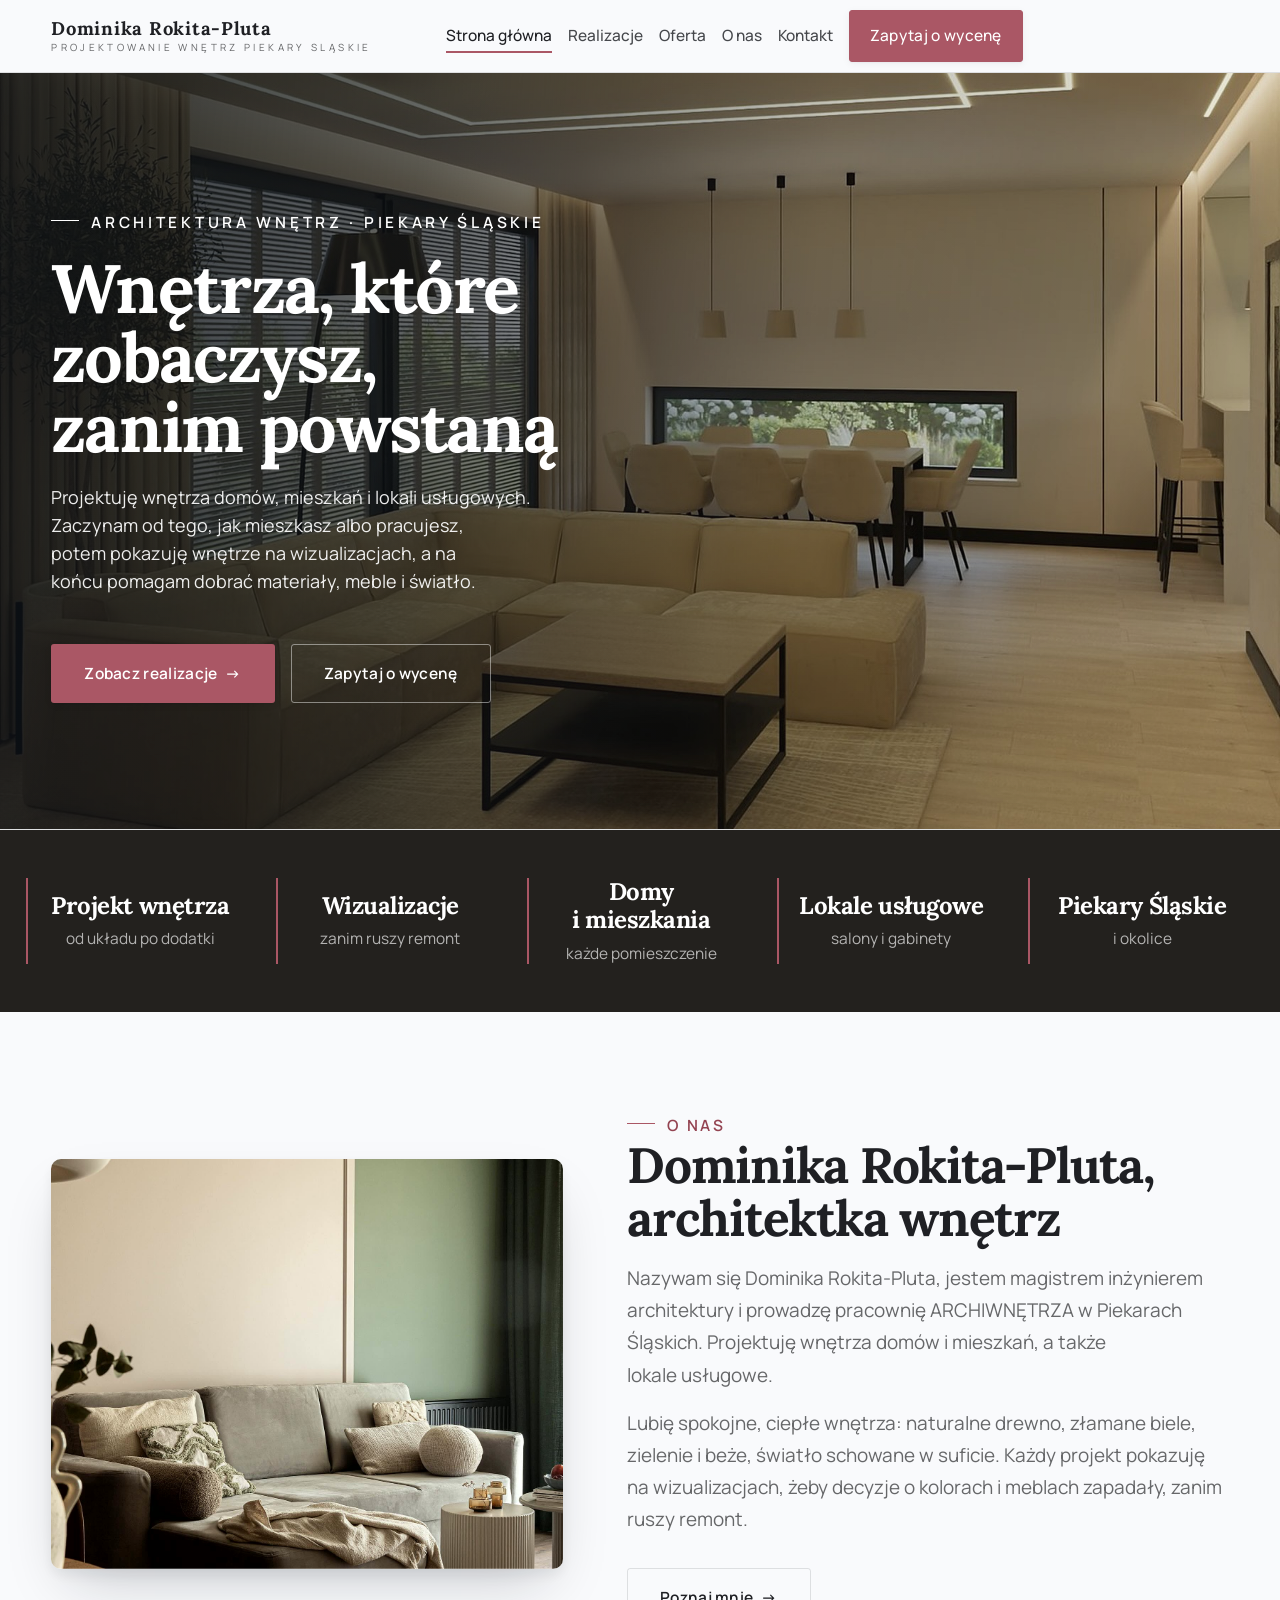
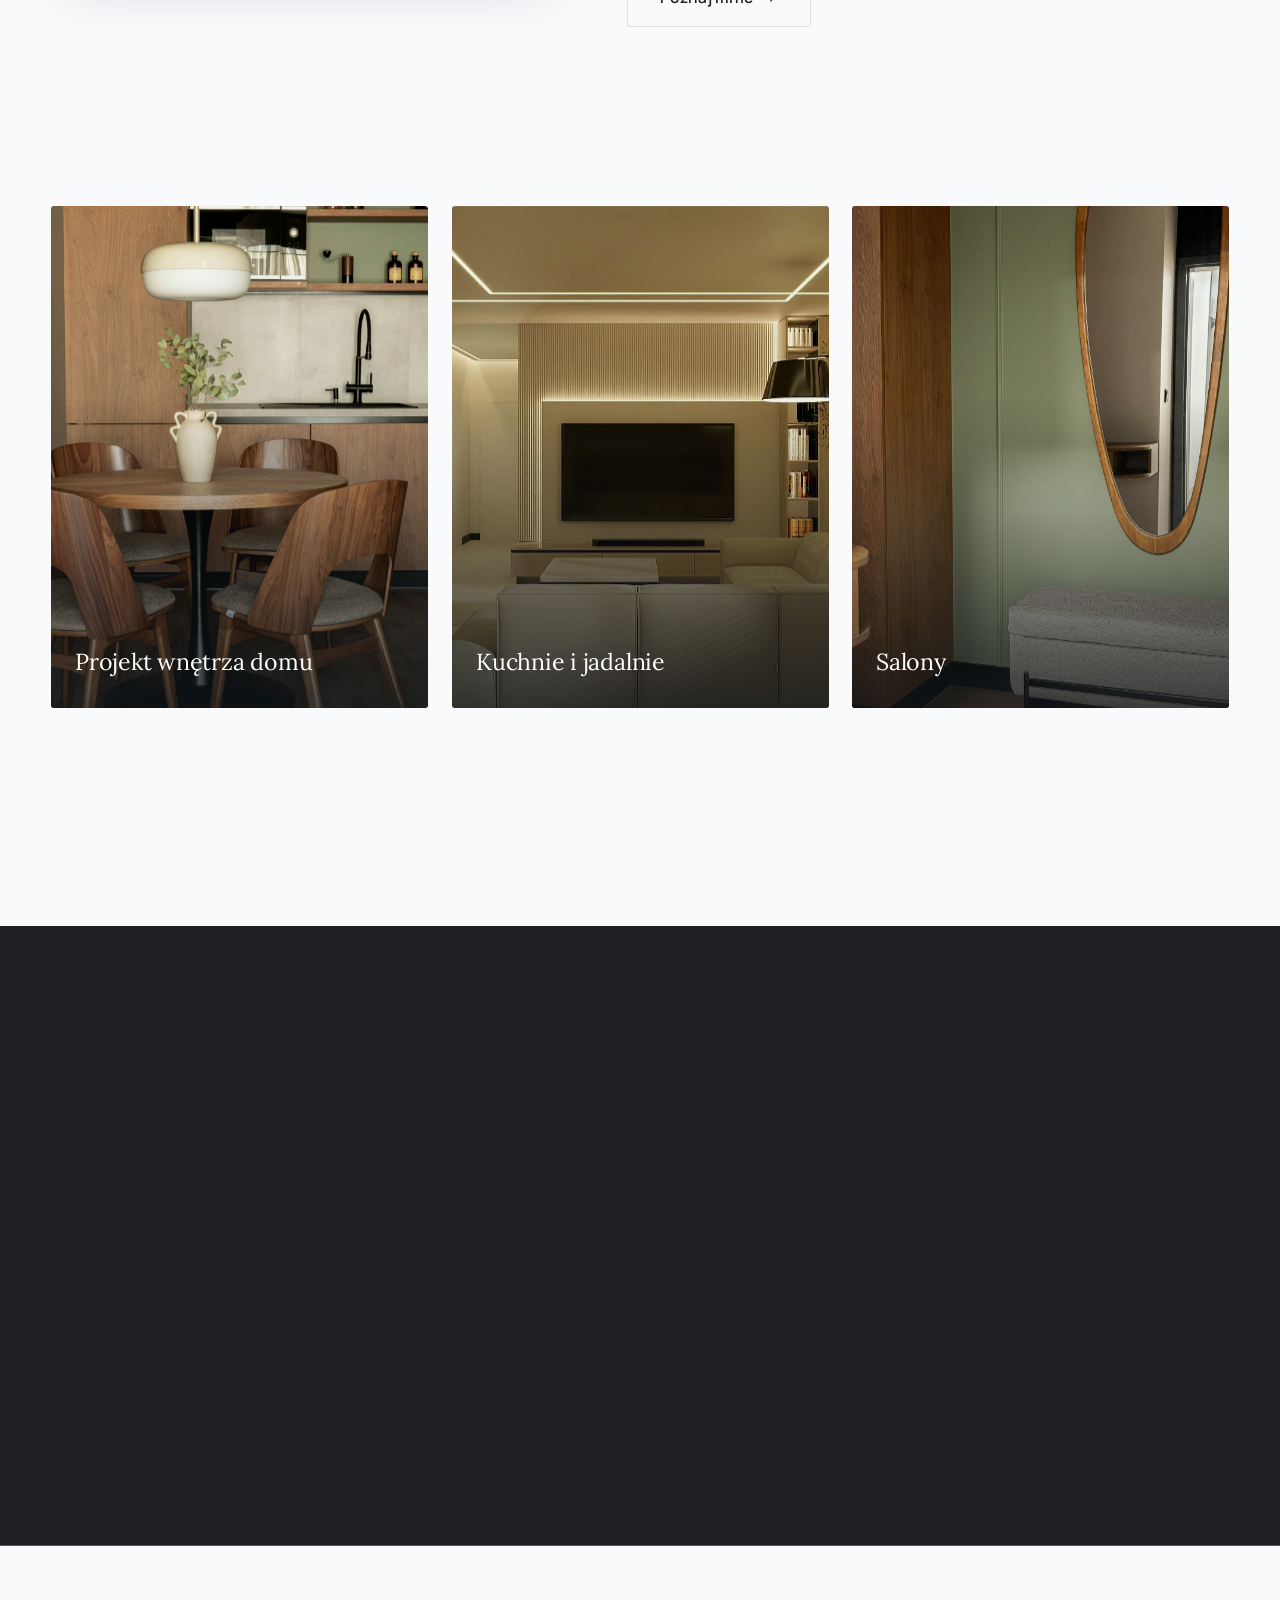
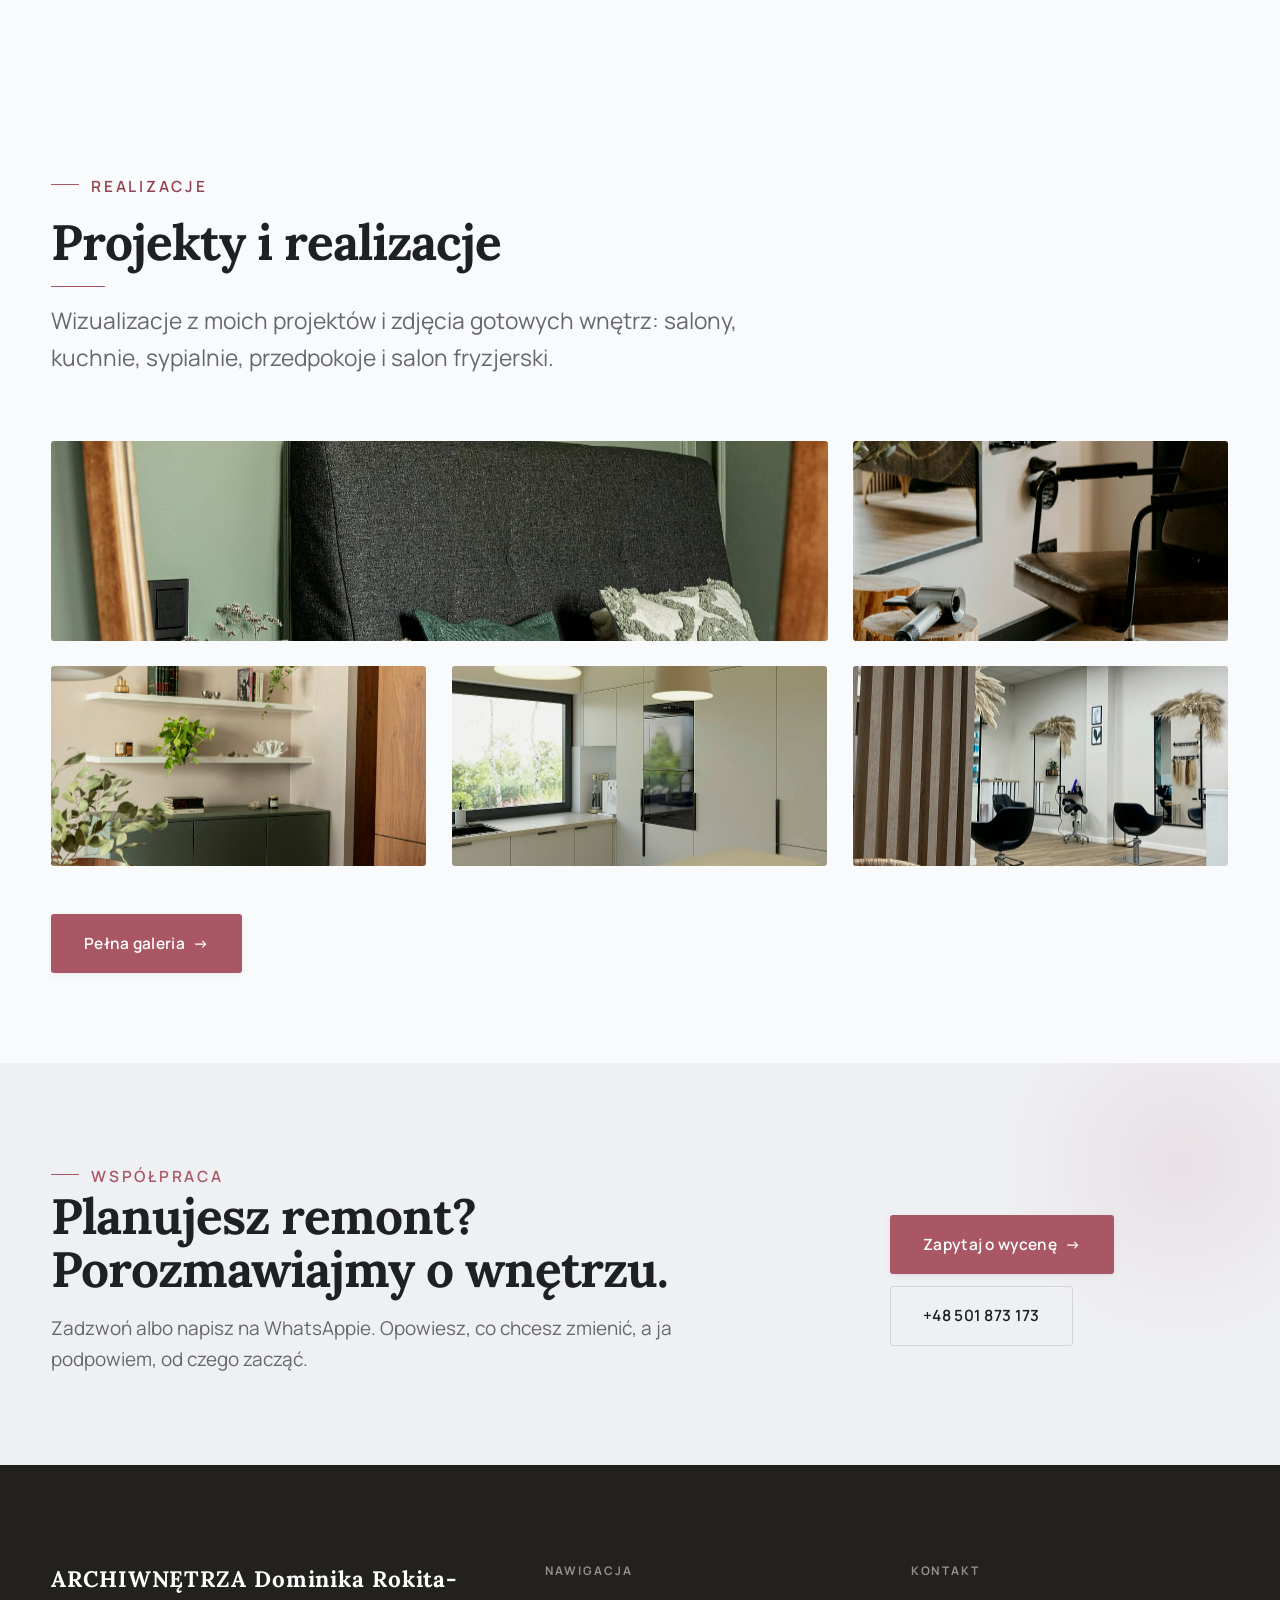
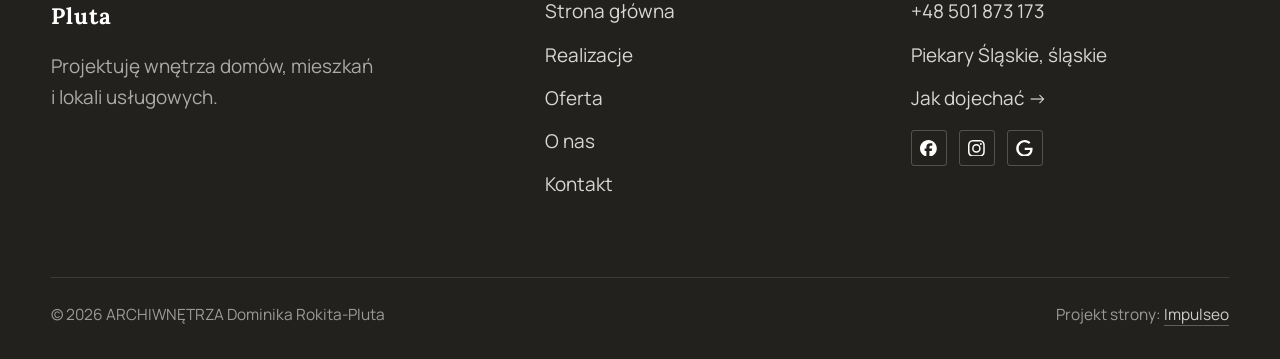
==== commit 13d22128: "[claude-edit][cmt:9f1b249f-db69-4817-8f4d-0293b5bfc5b8] hero: nowy nagłówek zamiast „ciepłe i szyte " ====
--- a/index.html
+++ b/index.html
@@ -42,11 +42,11 @@
 
 <main>
 <section class="hero-cine">
-  <img src="img/hero.jpg" fetchpriority="high" alt="ARCHIWNĘTRZA Dominika Rokita-Pluta - Wnętrza spokojne, ciepłe i szyte na miarę" width="1202" height="936">
+  <img src="img/hero.jpg" fetchpriority="high" alt="ARCHIWNĘTRZA Dominika Rokita-Pluta - Wnętrza, które zobaczysz, zanim powstaną" width="1202" height="936">
   <div class="wrap">
     <div class="hero-copy">
       <span class="eyebrow">Architektura wnętrz · Piekary Śląskie</span>
-      <h1>Wnętrza spokojne, ciepłe i szyte na miarę</h1>
+      <h1>Wnętrza, które zobaczysz, zanim powstaną</h1>
       <p class="lead">Projektuję wnętrza domów, mieszkań i lokali usługowych. Zaczynam od tego, jak mieszkasz albo pracujesz, potem pokazuję wnętrze na wizualizacjach, a na końcu pomagam dobrać materiały, meble i światło.</p>
       <div class="hero-actions">
         <a href="realizacje.html" class="btn btn-accent">Zobacz realizacje <span class="arr">→</span></a>
